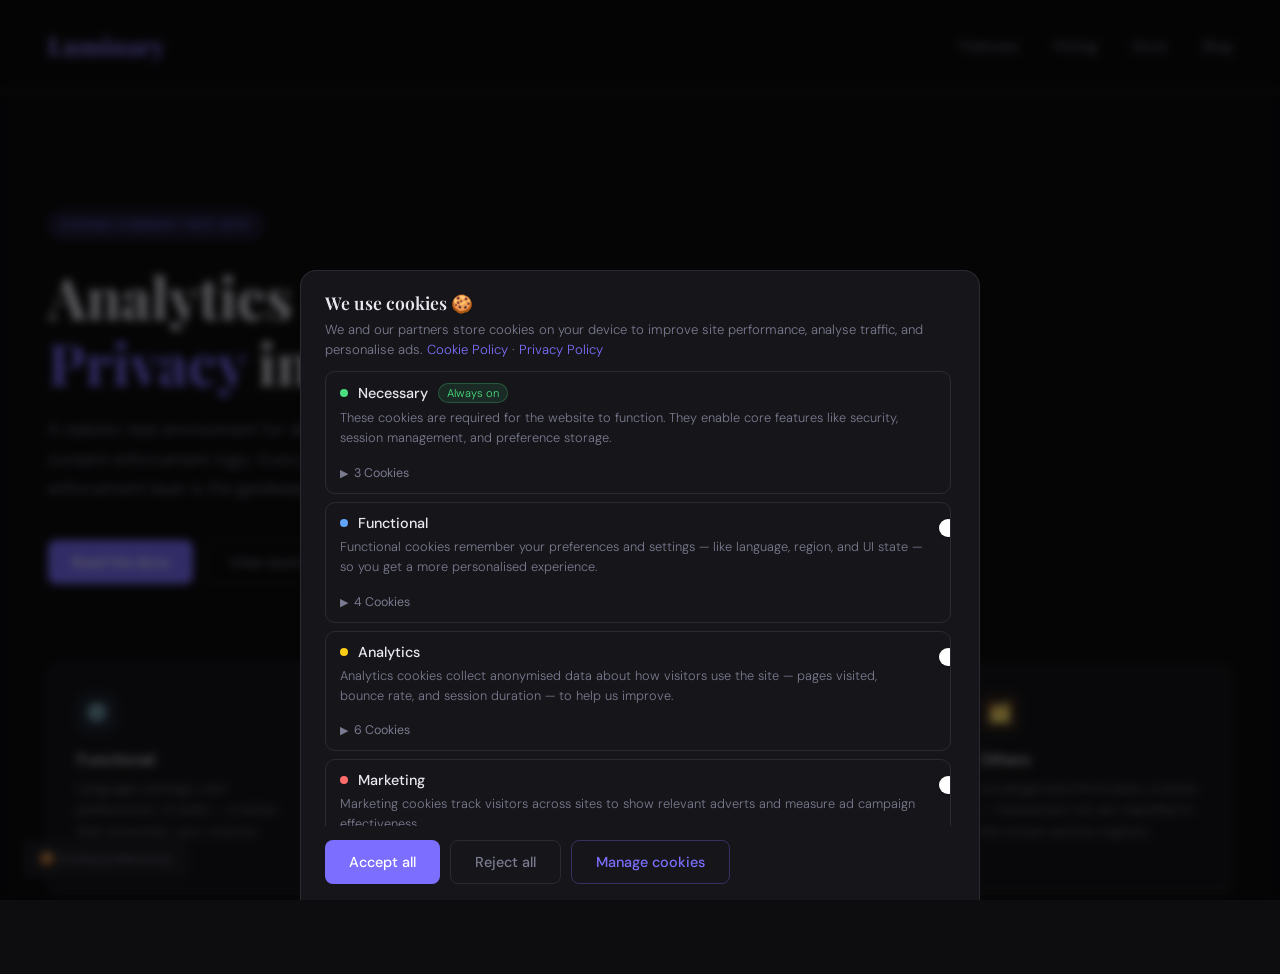
==== index.html @ 57c0728d "Rename index 3.html to index.html" ====
<!DOCTYPE html>
<html lang="en">
<head>
<meta charset="UTF-8" />
<meta name="viewport" content="width=device-width, initial-scale=1.0" />
<title>Luminary — Analytics Test Site</title>
<link href="https://fonts.googleapis.com/css2?family=Playfair+Display:wght@400;600;700&family=DM+Sans:wght@300;400;500&display=swap" rel="stylesheet" />
<style>
  :root {
    --bg: #0d0d0f;
    --surface: #16161a;
    --surface2: #1e1e24;
    --border: #2a2a35;
    --text: #e8e8f0;
    --muted: #7a7a90;
    --accent: #7c6fff;
    --accent2: #ff6b6b;
    --green: #4ade80;
    --yellow: #facc15;
    --blue: #60a5fa;
    --orange: #fb923c;
  }

  * { box-sizing: border-box; margin: 0; padding: 0; }

  body {
    background: var(--bg);
    color: var(--text);
    font-family: 'DM Sans', sans-serif;
    font-weight: 300;
    min-height: 100vh;
    overflow-x: hidden;
  }

  /* ─── MAIN PAGE ─────────────────────────────── */
  header {
    padding: 28px 48px;
    display: flex;
    align-items: center;
    justify-content: space-between;
    border-bottom: 1px solid var(--border);
    backdrop-filter: blur(10px);
    position: sticky;
    top: 0;
    z-index: 10;
    background: rgba(13,13,15,0.85);
  }

  .logo {
    font-family: 'Playfair Display', serif;
    font-size: 1.6rem;
    font-weight: 700;
    background: linear-gradient(135deg, #a78bff, #7c6fff);
    -webkit-background-clip: text;
    -webkit-text-fill-color: transparent;
    background-clip: text;
  }

  nav a {
    color: var(--muted);
    text-decoration: none;
    margin-left: 32px;
    font-size: 0.9rem;
    font-weight: 400;
    transition: color 0.2s;
  }
  nav a:hover { color: var(--text); }

  .hero {
    padding: 120px 48px 80px;
    max-width: 700px;
  }

  .hero-tag {
    display: inline-block;
    background: rgba(124,111,255,0.15);
    border: 1px solid rgba(124,111,255,0.3);
    color: var(--accent);
    font-size: 0.75rem;
    font-weight: 500;
    text-transform: uppercase;
    letter-spacing: 0.1em;
    padding: 5px 12px;
    border-radius: 100px;
    margin-bottom: 24px;
  }

  h1 {
    font-family: 'Playfair Display', serif;
    font-size: clamp(2.2rem, 5vw, 3.6rem);
    font-weight: 700;
    line-height: 1.15;
    margin-bottom: 20px;
  }

  h1 span { color: var(--accent); }

  .hero p {
    color: var(--muted);
    font-size: 1.05rem;
    line-height: 1.75;
    margin-bottom: 36px;
    max-width: 520px;
  }

  .btn {
    display: inline-flex;
    align-items: center;
    gap: 8px;
    padding: 12px 24px;
    border-radius: 8px;
    font-family: 'DM Sans', sans-serif;
    font-size: 0.9rem;
    font-weight: 500;
    cursor: pointer;
    transition: all 0.2s;
    border: none;
    text-decoration: none;
  }

  .btn-primary {
    background: var(--accent);
    color: #fff;
  }
  .btn-primary:hover { background: #9080ff; transform: translateY(-1px); }

  .btn-ghost {
    background: transparent;
    color: var(--muted);
    border: 1px solid var(--border);
  }
  .btn-ghost:hover { color: var(--text); border-color: var(--muted); }

  .cards {
    display: grid;
    grid-template-columns: repeat(auto-fill, minmax(260px, 1fr));
    gap: 20px;
    padding: 0 48px 80px;
  }

  .card {
    background: var(--surface);
    border: 1px solid var(--border);
    border-radius: 12px;
    padding: 28px;
    transition: border-color 0.2s, transform 0.2s;
  }
  .card:hover { border-color: var(--accent); transform: translateY(-3px); }

  .card-icon {
    width: 40px;
    height: 40px;
    border-radius: 10px;
    display: flex;
    align-items: center;
    justify-content: center;
    font-size: 1.2rem;
    margin-bottom: 16px;
  }

  .card h3 {
    font-size: 1rem;
    font-weight: 500;
    margin-bottom: 8px;
  }

  .card p {
    font-size: 0.85rem;
    color: var(--muted);
    line-height: 1.6;
  }

  .cookie-prefs-btn {
    position: fixed;
    bottom: 24px;
    left: 24px;
    background: var(--surface2);
    border: 1px solid var(--border);
    color: var(--muted);
    font-size: 0.8rem;
    padding: 8px 14px;
    border-radius: 6px;
    cursor: pointer;
    z-index: 50;
    transition: all 0.2s;
    font-family: 'DM Sans', sans-serif;
  }
  .cookie-prefs-btn:hover { color: var(--text); border-color: var(--muted); }

  /* ─── OVERLAY ────────────────────────────────── */
  .overlay {
    display: none;
    position: fixed;
    inset: 0;
    background: rgba(0,0,0,0.6);
    z-index: 100;
    backdrop-filter: blur(4px);
  }
  .overlay.open { display: flex; align-items: flex-end; justify-content: center; }

  /* ─── BANNER ─────────────────────────────────── */
  #banner {
    background: var(--surface);
    border: 1px solid var(--border);
    border-bottom: none;
    border-radius: 16px 16px 0 0;
    padding: 20px 24px 16px;
    max-width: 680px;
    width: 100%;
    max-height: 70vh;
    display: flex;
    flex-direction: column;
    animation: slideUp 0.3s ease-out;
  }

  #banner-scroll {
    overflow-y: auto;
    flex: 1;
    padding-right: 4px;
  }

  #banner-scroll::-webkit-scrollbar { width: 5px; }
  #banner-scroll::-webkit-scrollbar-track { background: transparent; }
  #banner-scroll::-webkit-scrollbar-thumb { background: var(--border); border-radius: 3px; }

  @keyframes slideUp {
    from { transform: translateY(30px); opacity: 0; }
    to   { transform: translateY(0);    opacity: 1; }
  }

  #banner h2 {
    font-family: 'Playfair Display', serif;
    font-size: 1.1rem;
    font-weight: 600;
    margin-bottom: 6px;
  }

  #banner > p {
    color: var(--muted);
    font-size: 0.82rem;
    line-height: 1.5;
    margin-bottom: 12px;
  }

  #banner > p a { color: var(--accent); text-decoration: none; }

  .banner-actions {
    display: flex;
    gap: 10px;
    flex-wrap: wrap;
    margin-top: 14px;
    flex-shrink: 0;
  }

  .btn-accept-all {
    background: var(--accent);
    color: #fff;
  }
  .btn-accept-all:hover { background: #9080ff; }

  .btn-reject-all {
    background: transparent;
    color: var(--muted);
    border: 1px solid var(--border);
  }
  .btn-reject-all:hover { color: var(--text); border-color: var(--muted); }

  .btn-manage {
    background: transparent;
    color: var(--accent);
    border: 1px solid rgba(124,111,255,0.3);
  }
  .btn-manage:hover { border-color: var(--accent); background: rgba(124,111,255,0.08); }

  /* ─── MODAL ──────────────────────────────────── */
  .modal-overlay {
    display: none;
    position: fixed;
    inset: 0;
    background: rgba(0,0,0,0.7);
    z-index: 200;
    backdrop-filter: blur(6px);
    align-items: center;
    justify-content: center;
    padding: 20px;
  }
  .modal-overlay.open { display: flex; }

  .modal {
    background: var(--surface);
    border: 1px solid var(--border);
    border-radius: 16px;
    max-width: 620px;
    width: 100%;
    max-height: 86vh;
    display: flex;
    flex-direction: column;
    animation: popIn 0.25s ease-out;
  }

  @keyframes popIn {
    from { transform: scale(0.96); opacity: 0; }
    to   { transform: scale(1);    opacity: 1; }
  }

  .modal-header {
    padding: 24px 28px 20px;
    border-bottom: 1px solid var(--border);
    display: flex;
    align-items: flex-start;
    justify-content: space-between;
    gap: 12px;
    flex-shrink: 0;
  }

  .modal-header h2 {
    font-family: 'Playfair Display', serif;
    font-size: 1.2rem;
    font-weight: 600;
  }

  .modal-header p {
    font-size: 0.82rem;
    color: var(--muted);
    margin-top: 6px;
    line-height: 1.5;
  }

  .modal-header a { color: var(--accent); text-decoration: none; }

  .modal-close {
    background: none;
    border: none;
    color: var(--muted);
    font-size: 1.4rem;
    cursor: pointer;
    line-height: 1;
    padding: 2px 6px;
    border-radius: 4px;
    flex-shrink: 0;
    transition: color 0.2s;
  }
  .modal-close:hover { color: var(--text); }

  .modal-body {
    overflow-y: auto;
    padding: 20px 28px;
    flex: 1;
  }

  .modal-body::-webkit-scrollbar { width: 6px; }
  .modal-body::-webkit-scrollbar-track { background: var(--surface); }
  .modal-body::-webkit-scrollbar-thumb { background: var(--border); border-radius: 3px; }

  /* ─── CATEGORY ROWS ──────────────────────────── */
  .category {
    border: 1px solid var(--border);
    border-radius: 10px;
    margin-bottom: 8px;
    overflow: hidden;
    transition: border-color 0.2s;
  }
  .category:hover { border-color: #3a3a48; }

  .category-header {
    display: flex;
    align-items: flex-start;
    justify-content: space-between;
    padding: 11px 14px;
    gap: 12px;
  }

  .category-info { flex: 1; min-width: 0; }

  .category-title-row {
    display: flex;
    align-items: center;
    gap: 10px;
    margin-bottom: 5px;
  }

  .category-dot {
    width: 8px;
    height: 8px;
    border-radius: 50%;
    flex-shrink: 0;
  }

  .cat-necessary .category-dot { background: var(--green); }
  .cat-functional .category-dot { background: var(--blue); }
  .cat-analytics .category-dot  { background: var(--yellow); }
  .cat-marketing .category-dot  { background: var(--accent2); }
  .cat-others .category-dot     { background: var(--orange); }

  .category-name {
    font-size: 0.9rem;
    font-weight: 500;
  }

  .always-on {
    font-size: 0.7rem;
    color: var(--green);
    background: rgba(74,222,128,0.1);
    border: 1px solid rgba(74,222,128,0.25);
    padding: 2px 8px;
    border-radius: 100px;
  }

  .category-desc {
    font-size: 0.8rem;
    color: var(--muted);
    line-height: 1.55;
  }

  /* TOGGLE */
  .toggle-wrap {
    flex-shrink: 0;
    padding-top: 2px;
  }

  .toggle {
    position: relative;
    width: 42px;
    height: 24px;
    cursor: pointer;
  }

  .toggle input { opacity: 0; width: 0; height: 0; position: absolute; }

  .toggle-track {
    position: absolute;
    inset: 0;
    background: var(--border);
    border-radius: 12px;
    transition: background 0.25s;
  }

  .toggle input:checked + .toggle-track { background: var(--accent); }
  .toggle input:disabled + .toggle-track { background: var(--green); opacity: 0.8; cursor: not-allowed; }

  .toggle-thumb {
    position: absolute;
    left: 3px;
    top: 3px;
    width: 18px;
    height: 18px;
    background: #fff;
    border-radius: 50%;
    transition: transform 0.25s;
    pointer-events: none;
    box-shadow: 0 1px 3px rgba(0,0,0,0.3);
  }

  .toggle input:checked ~ .toggle-thumb { transform: translateX(18px); }

  /* COOKIE LIST EXPANDER */
  .cookie-expander {
    padding: 0 14px 2px;
  }

  .expander-btn {
    display: flex;
    align-items: center;
    gap: 6px;
    background: none;
    border: none;
    color: var(--muted);
    font-size: 0.78rem;
    font-family: 'DM Sans', sans-serif;
    cursor: pointer;
    padding: 6px 0 10px;
    transition: color 0.2s;
  }
  .expander-btn:hover { color: var(--text); }

  .expander-arrow {
    display: inline-block;
    transition: transform 0.2s;
    font-style: normal;
    font-size: 0.7rem;
  }
  .expander-btn.open .expander-arrow { transform: rotate(90deg); }

  .cookie-list {
    display: none;
    max-height: 180px;
    overflow-y: auto;
    border: 1px solid var(--border);
    border-radius: 8px;
    margin-bottom: 14px;
    background: var(--surface2);
  }
  .cookie-list.open { display: block; }

  .cookie-list::-webkit-scrollbar { width: 5px; }
  .cookie-list::-webkit-scrollbar-track { background: var(--surface2); }
  .cookie-list::-webkit-scrollbar-thumb { background: var(--border); border-radius: 3px; }

  .cookie-item {
    padding: 11px 14px;
    border-bottom: 1px solid var(--border);
    font-size: 0.78rem;
  }
  .cookie-item:last-child { border-bottom: none; }

  .cookie-item-name {
    color: var(--text);
    font-weight: 500;
    margin-bottom: 3px;
  }

  .cookie-item-meta {
    display: flex;
    gap: 16px;
    color: var(--muted);
  }

  .cookie-item-meta span { display: flex; align-items: center; gap: 4px; }

  /* MODAL FOOTER */
  .modal-footer {
    padding: 16px 28px;
    border-top: 1px solid var(--border);
    display: flex;
    gap: 10px;
    justify-content: flex-end;
    flex-wrap: wrap;
    flex-shrink: 0;
  }

  .btn-save {
    background: var(--accent);
    color: #fff;
  }
  .btn-save:hover { background: #9080ff; }

  /* ─── TOAST ──────────────────────────────────── */
  #toast {
    position: fixed;
    bottom: 80px;
    left: 50%;
    transform: translateX(-50%) translateY(20px);
    background: var(--surface2);
    border: 1px solid var(--border);
    color: var(--text);
    padding: 10px 20px;
    border-radius: 8px;
    font-size: 0.85rem;
    opacity: 0;
    transition: all 0.3s;
    z-index: 1000;
    white-space: nowrap;
  }
  #toast.show {
    opacity: 1;
    transform: translateX(-50%) translateY(0);
  }
</style>
</head>
<body>

<!-- ─── MAIN PAGE ─────────────────────────────────────────── -->
<header>
  <div class="logo">Luminary</div>
  <nav>
    <a href="#">Features</a>
    <a href="#">Pricing</a>
    <a href="#">Docs</a>
    <a href="#">Blog</a>
  </nav>
</header>

<section class="hero">
  <div class="hero-tag">Cookie Consent Test Site</div>
  <h1>Analytics &amp;<br/><span>Privacy</span> in balance.</h1>
  <p>A realistic test environment for developing and verifying cookie consent enforcement logic. Every tracker loads freely — your enforcement layer is the gatekeeper.</p>
  <div style="display:flex; gap:12px; flex-wrap:wrap;">
    <button class="btn btn-primary" onclick="showToast('Navigating to docs…')">Read the docs</button>
    <button class="btn btn-ghost" onclick="showToast('Viewing source…')">View source</button>
  </div>
</section>

<section class="cards">
  <div class="card cat-functional" style="border-color: rgba(96,165,250,0.2)">
    <div class="card-icon" style="background: rgba(96,165,250,0.1); color: var(--blue);">⚙️</div>
    <h3>Functional</h3>
    <p>Language settings, user preferences, UI state — cookies that remember your choices across sessions.</p>
  </div>
  <div class="card cat-analytics" style="border-color: rgba(250,204,21,0.2)">
    <div class="card-icon" style="background: rgba(250,204,21,0.1); color: var(--yellow);">📊</div>
    <h3>Analytics</h3>
    <p>Google Analytics 4 and Hotjar tracking — real <code style="font-size:0.75rem; color:var(--yellow)">_ga</code>, <code style="font-size:0.75rem; color:var(--yellow)">_ga_XXXXXX</code>, and session cookies.</p>
  </div>
  <div class="card cat-marketing" style="border-color: rgba(255,107,107,0.2)">
    <div class="card-icon" style="background: rgba(255,107,107,0.1); color: var(--accent2);">📣</div>
    <h3>Marketing</h3>
    <p>Facebook Pixel, Google Ads, LinkedIn Insight — ad attribution and retargeting cookies.</p>
  </div>
  <div class="card cat-others" style="border-color: rgba(251,146,60,0.2)">
    <div class="card-icon" style="background: rgba(251,146,60,0.1); color: var(--orange);">🗂️</div>
    <h3>Others</h3>
    <p>Uncategorised third-party cookies — tracked but not yet classified in the known service registry.</p>
  </div>
</section>

<!-- Cookie prefs re-open button -->
<button class="cookie-prefs-btn" onclick="openModal()">🍪 Cookie preferences</button>

<!-- ─── BANNER OVERLAY ─────────────────────────────────────── -->
<div class="overlay open" id="bannerOverlay">
  <div id="banner">
    <h2>We use cookies 🍪</h2>
    <p>
      We and our partners store cookies on your device to improve site performance, analyse traffic, and personalise ads.
      <a href="#">Cookie Policy</a> · <a href="#">Privacy Policy</a>
    </p>

    <div id="banner-scroll">
      <!-- Category toggles in banner -->
      <div id="bannerCategories"></div>
    </div>

    <div class="banner-actions">
      <button class="btn btn-accept-all" onclick="acceptAll()">Accept all</button>
      <button class="btn btn-reject-all" onclick="rejectAll()">Reject all</button>
      <button class="btn btn-manage" onclick="openModal()">Manage cookies</button>
    </div>
  </div>
</div>

<!-- ─── PREFERENCES MODAL ─────────────────────────────────── -->
<div class="modal-overlay" id="modalOverlay">
  <div class="modal">
    <div class="modal-header">
      <div>
        <h2>Cookie Preferences</h2>
        <p>
          Manage which cookies you allow. Essential cookies are always on.
          <a href="#">Learn more</a>
        </p>
      </div>
      <button class="modal-close" onclick="closeModal()" aria-label="Close">×</button>
    </div>
    <div class="modal-body" id="modalBody"></div>
    <div class="modal-footer">
      <button class="btn btn-reject-all" onclick="rejectAll()">Reject all</button>
      <button class="btn btn-manage" onclick="savePrefs()">Save preferences</button>
      <button class="btn btn-accept-all" onclick="acceptAll()">Accept all</button>
    </div>
  </div>
</div>

<div id="toast"></div>

<script>
// ─── COOKIE DATA ──────────────────────────────────────────────
const CATEGORIES = [
  {
    id: 'necessary',
    label: 'Necessary',
    cls: 'cat-necessary',
    always: true,
    desc: 'These cookies are required for the website to function. They enable core features like security, session management, and preference storage.',
    cookies: [
      { name: 'PHPSESSID',   host: 'luminary.io',        service: 'PHP Session' },
      { name: '__cfduid',    host: 'luminary.io',        service: 'Cloudflare' },
      { name: 'csrf_token',  host: 'luminary.io',        service: 'CSRF Protection' },
    ]
  },
  {
    id: 'functional',
    label: 'Functional',
    cls: 'cat-functional',
    desc: 'Functional cookies remember your preferences and settings — like language, region, and UI state — so you get a more personalised experience.',
    cookies: [
      { name: 'lang_pref',      host: 'luminary.io',     service: 'Language Preference' },
      { name: 'ui_theme',       host: 'luminary.io',     service: 'Theme Preference' },
      { name: 'intercom-id',    host: 'intercom.io',     service: 'Intercom' },
      { name: 'intercom-sess',  host: 'intercom.io',     service: 'Intercom' },
    ]
  },
  {
    id: 'analytics',
    label: 'Analytics',
    cls: 'cat-analytics',
    desc: 'Analytics cookies collect anonymised data about how visitors use the site — pages visited, bounce rate, and session duration — to help us improve.',
    cookies: [
      { name: '_ga',            host: '.luminary.io',    service: 'Google Analytics' },
      { name: '_ga_XK2B4F9T1R', host: '.luminary.io',   service: 'Google Analytics 4' },
      { name: '_gid',           host: '.luminary.io',    service: 'Google Analytics' },
      { name: '_hjid',          host: 'luminary.io',     service: 'Hotjar' },
      { name: '_hjSessionUser', host: 'luminary.io',     service: 'Hotjar' },
      { name: '_hjSession',     host: 'luminary.io',     service: 'Hotjar' },
    ]
  },
  {
    id: 'marketing',
    label: 'Marketing',
    cls: 'cat-marketing',
    desc: 'Marketing cookies track visitors across sites to show relevant adverts and measure ad campaign effectiveness.',
    cookies: [
      { name: '_fbp',           host: '.luminary.io',    service: 'Facebook Pixel' },
      { name: 'fr',             host: '.facebook.com',   service: 'Facebook Pixel' },
      { name: 'IDE',            host: '.doubleclick.net',service: 'Google Ads' },
      { name: '_gcl_au',        host: '.luminary.io',    service: 'Google Ads' },
      { name: 'li_fat_id',      host: 'luminary.io',     service: 'LinkedIn Insight' },
    ]
  },
  {
    id: 'others',
    label: 'Others',
    cls: 'cat-others',
    desc: 'These cookies have been observed on the site but have not yet been matched to a known service. They will be categorised in a future scan.',
    cookies: [
      { name: 'AnalyticsSyncHistory', host: '.linkedin.com', service: 'LinkedIn' },
      { name: 'UserMatchHistory',     host: '.linkedin.com', service: 'LinkedIn' },
      { name: 'sp_t',                 host: '.spotify.com',  service: 'Spotify' },
    ]
  }
];

// State: { functional: true/false, analytics: true/false, ... }
const state = { necessary: true, functional: false, analytics: false, marketing: false, others: false };

// ─── RENDER ───────────────────────────────────────────────────
function renderCategories(containerId, compact = false) {
  const el = document.getElementById(containerId);
  el.innerHTML = CATEGORIES.map(cat => {
    const count = cat.cookies.length;
    const isAlways = cat.always;
    const checked = state[cat.id];
    return `
      <div class="category ${cat.cls}">
        <div class="category-header">
          <div class="category-info">
            <div class="category-title-row">
              <div class="category-dot"></div>
              <span class="category-name">${cat.label}</span>
              ${isAlways ? '<span class="always-on">Always on</span>' : ''}
            </div>
            <p class="category-desc">${cat.desc}</p>
          </div>
          <div class="toggle-wrap">
            <label class="toggle">
              <input type="checkbox" data-cat="${cat.id}"
                ${checked ? 'checked' : ''}
                ${isAlways ? 'disabled' : ''}
                onchange="onToggle('${cat.id}', this.checked)" />
              <div class="toggle-track"></div>
              <div class="toggle-thumb"></div>
            </label>
          </div>
        </div>
        <div class="cookie-expander">
          <button class="expander-btn" onclick="toggleList(this)">
            <i class="expander-arrow">▶</i>
            ${count} Cookie${count !== 1 ? 's' : ''}
          </button>
          <div class="cookie-list">
            ${cat.cookies.map(c => `
              <div class="cookie-item">
                <div class="cookie-item-name">${c.name}</div>
                <div class="cookie-item-meta">
                  <span>🌐 ${c.host}</span>
                  <span>⚙ ${c.service}</span>
                </div>
              </div>`).join('')}
          </div>
        </div>
      </div>`;
  }).join('');
}

function toggleList(btn) {
  btn.classList.toggle('open');
  const list = btn.nextElementSibling;
  list.classList.toggle('open');
}

function onToggle(catId, val) {
  state[catId] = val;
  // Sync the other container
  document.querySelectorAll(`[data-cat="${catId}"]`).forEach(el => {
    el.checked = val;
  });
}

// ─── ACTIONS ──────────────────────────────────────────────────
function acceptAll() {
  CATEGORIES.forEach(c => { state[c.id] = true; });
  closeBanner();
  closeModal();
  showToast('✓ All cookies accepted');
}

function acceptSelected() {
  // Save whatever toggles are currently checked in the banner
  closeBanner();
  closeModal();
  const on = CATEGORIES.filter(c => state[c.id]).map(c => c.label).join(', ');
  showToast(`✓ Accepted: ${on}`);
}

function rejectAll() {
  CATEGORIES.forEach(c => { if (!c.always) state[c.id] = false; });
  closeBanner();
  closeModal();
  showToast('✓ All non-essential cookies rejected');
}

function savePrefs() {
  closeModal();
  closeBanner();
  const on = CATEGORIES.filter(c => state[c.id]).map(c => c.label).join(', ');
  showToast(`✓ Saved: ${on}`);
}

function closeBanner() {
  document.getElementById('bannerOverlay').classList.remove('open');
}

function openModal() {
  closeBanner();
  renderCategories('modalBody');
  document.getElementById('modalOverlay').classList.add('open');
}

function closeModal() {
  document.getElementById('modalOverlay').classList.remove('open');
}

function showToast(msg) {
  const t = document.getElementById('toast');
  t.textContent = msg;
  t.classList.add('show');
  setTimeout(() => t.classList.remove('show'), 2600);
}

// ─── INIT ─────────────────────────────────────────────────────
renderCategories('bannerCategories');
</script>
</body>
</html>
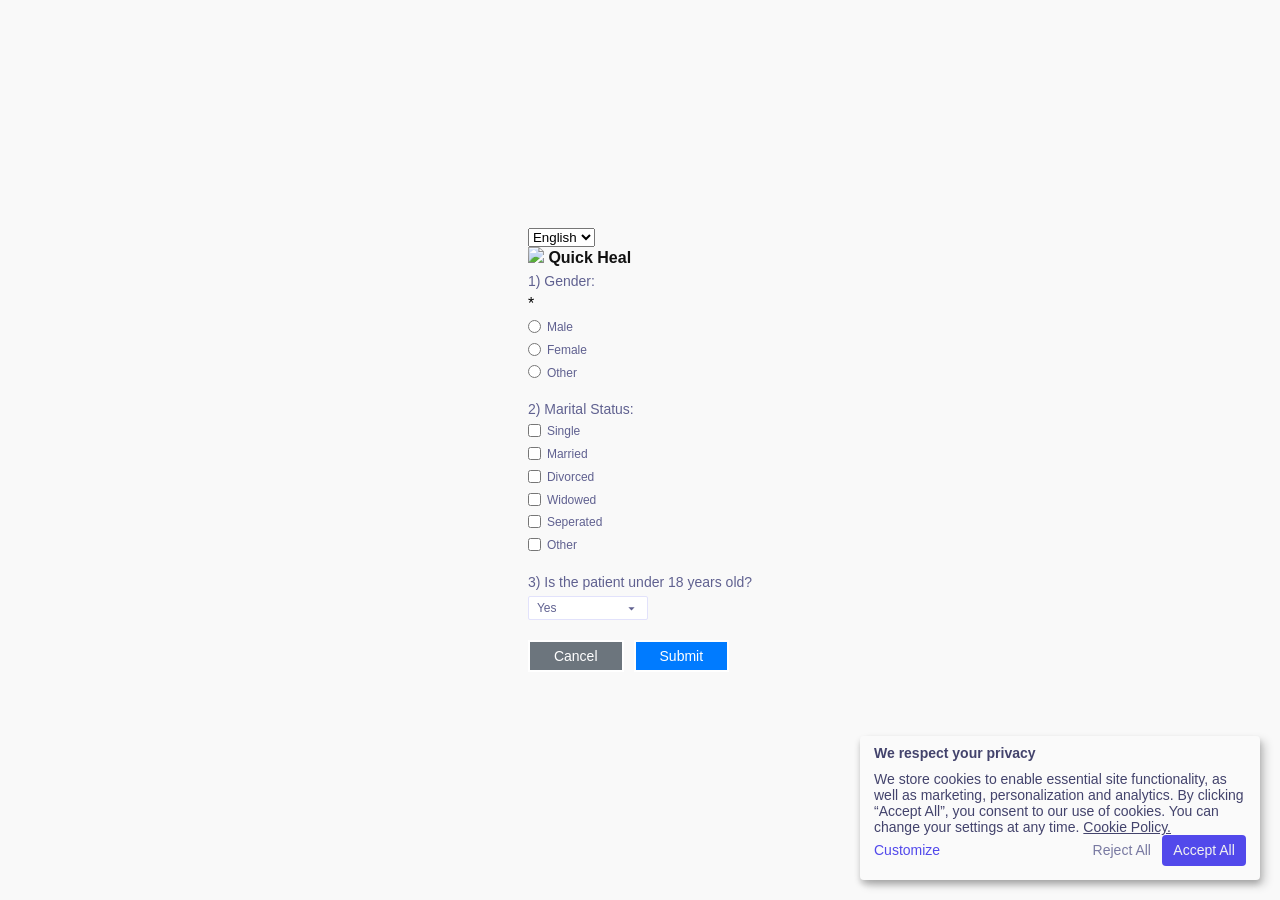
==== commit a6beaedc: "Rename ori_index.html to index.html" ====
--- a/index.html
+++ b/index.html
@@ -1,843 +1,133 @@
 <!DOCTYPE html>
-<html lang="en">
+<html lang="english">
 <head>
-<meta charset="UTF-8" />
-<meta name="viewport" content="width=device-width, initial-scale=1.0" />
-<title>Luminary — Analytics Test Site</title>
-<link href="https://fonts.googleapis.com/css2?family=Playfair+Display:wght@400;600;700&family=DM+Sans:wght@300;400;500&display=swap" rel="stylesheet" />
-<style>
-  :root {
-    --bg: #0d0d0f;
-    --surface: #16161a;
-    --surface2: #1e1e24;
-    --border: #2a2a35;
-    --text: #e8e8f0;
-    --muted: #7a7a90;
-    --accent: #7c6fff;
-    --accent2: #ff6b6b;
-    --green: #4ade80;
-    --yellow: #facc15;
-    --blue: #60a5fa;
-    --orange: #fb923c;
-  }
-
-  * { box-sizing: border-box; margin: 0; padding: 0; }
-
-  body {
-    background: var(--bg);
-    color: var(--text);
-    font-family: 'DM Sans', sans-serif;
-    font-weight: 300;
-    min-height: 100vh;
-    overflow-x: hidden;
-  }
-
-  /* ─── MAIN PAGE ─────────────────────────────── */
-  header {
-    padding: 28px 48px;
-    display: flex;
-    align-items: center;
-    justify-content: space-between;
-    border-bottom: 1px solid var(--border);
-    backdrop-filter: blur(10px);
-    position: sticky;
-    top: 0;
-    z-index: 10;
-    background: rgba(13,13,15,0.85);
-  }
-
-  .logo {
-    font-family: 'Playfair Display', serif;
-    font-size: 1.6rem;
-    font-weight: 700;
-    background: linear-gradient(135deg, #a78bff, #7c6fff);
-    -webkit-background-clip: text;
-    -webkit-text-fill-color: transparent;
-    background-clip: text;
-  }
-
-  nav a {
-    color: var(--muted);
-    text-decoration: none;
-    margin-left: 32px;
-    font-size: 0.9rem;
-    font-weight: 400;
-    transition: color 0.2s;
-  }
-  nav a:hover { color: var(--text); }
-
-  .hero {
-    padding: 120px 48px 80px;
-    max-width: 700px;
-  }
-
-  .hero-tag {
-    display: inline-block;
-    background: rgba(124,111,255,0.15);
-    border: 1px solid rgba(124,111,255,0.3);
-    color: var(--accent);
-    font-size: 0.75rem;
-    font-weight: 500;
-    text-transform: uppercase;
-    letter-spacing: 0.1em;
-    padding: 5px 12px;
-    border-radius: 100px;
-    margin-bottom: 24px;
-  }
-
-  h1 {
-    font-family: 'Playfair Display', serif;
-    font-size: clamp(2.2rem, 5vw, 3.6rem);
-    font-weight: 700;
-    line-height: 1.15;
-    margin-bottom: 20px;
-  }
-
-  h1 span { color: var(--accent); }
-
-  .hero p {
-    color: var(--muted);
-    font-size: 1.05rem;
-    line-height: 1.75;
-    margin-bottom: 36px;
-    max-width: 520px;
-  }
-
-  .btn {
-    display: inline-flex;
-    align-items: center;
-    gap: 8px;
-    padding: 12px 24px;
-    border-radius: 8px;
-    font-family: 'DM Sans', sans-serif;
-    font-size: 0.9rem;
-    font-weight: 500;
-    cursor: pointer;
-    transition: all 0.2s;
-    border: none;
-    text-decoration: none;
-  }
-
-  .btn-primary {
-    background: var(--accent);
-    color: #fff;
-  }
-  .btn-primary:hover { background: #9080ff; transform: translateY(-1px); }
-
-  .btn-ghost {
-    background: transparent;
-    color: var(--muted);
-    border: 1px solid var(--border);
-  }
-  .btn-ghost:hover { color: var(--text); border-color: var(--muted); }
-
-  .cards {
-    display: grid;
-    grid-template-columns: repeat(auto-fill, minmax(260px, 1fr));
-    gap: 20px;
-    padding: 0 48px 80px;
-  }
-
-  .card {
-    background: var(--surface);
-    border: 1px solid var(--border);
-    border-radius: 12px;
-    padding: 28px;
-    transition: border-color 0.2s, transform 0.2s;
-  }
-  .card:hover { border-color: var(--accent); transform: translateY(-3px); }
-
-  .card-icon {
-    width: 40px;
-    height: 40px;
-    border-radius: 10px;
-    display: flex;
-    align-items: center;
-    justify-content: center;
-    font-size: 1.2rem;
-    margin-bottom: 16px;
-  }
-
-  .card h3 {
-    font-size: 1rem;
-    font-weight: 500;
-    margin-bottom: 8px;
-  }
-
-  .card p {
-    font-size: 0.85rem;
-    color: var(--muted);
-    line-height: 1.6;
-  }
-
-  .cookie-prefs-btn {
-    position: fixed;
-    bottom: 24px;
-    left: 24px;
-    background: var(--surface2);
-    border: 1px solid var(--border);
-    color: var(--muted);
-    font-size: 0.8rem;
-    padding: 8px 14px;
-    border-radius: 6px;
-    cursor: pointer;
-    z-index: 50;
-    transition: all 0.2s;
-    font-family: 'DM Sans', sans-serif;
-  }
-  .cookie-prefs-btn:hover { color: var(--text); border-color: var(--muted); }
-
-  /* ─── OVERLAY ────────────────────────────────── */
-  .overlay {
-    display: none;
-    position: fixed;
-    inset: 0;
-    background: rgba(0,0,0,0.6);
-    z-index: 100;
-    backdrop-filter: blur(4px);
-  }
-  .overlay.open { display: flex; align-items: flex-end; justify-content: center; }
-
-  /* ─── BANNER ─────────────────────────────────── */
-  #banner {
-    background: var(--surface);
-    border: 1px solid var(--border);
-    border-bottom: none;
-    border-radius: 16px 16px 0 0;
-    padding: 20px 24px 16px;
-    max-width: 680px;
-    width: 100%;
-    max-height: 70vh;
-    display: flex;
-    flex-direction: column;
-    animation: slideUp 0.3s ease-out;
-  }
-
-  #banner-scroll {
-    overflow-y: auto;
-    flex: 1;
-    padding-right: 4px;
-  }
-
-  #banner-scroll::-webkit-scrollbar { width: 5px; }
-  #banner-scroll::-webkit-scrollbar-track { background: transparent; }
-  #banner-scroll::-webkit-scrollbar-thumb { background: var(--border); border-radius: 3px; }
-
-  @keyframes slideUp {
-    from { transform: translateY(30px); opacity: 0; }
-    to   { transform: translateY(0);    opacity: 1; }
-  }
-
-  #banner h2 {
-    font-family: 'Playfair Display', serif;
-    font-size: 1.1rem;
-    font-weight: 600;
-    margin-bottom: 6px;
-  }
-
-  #banner > p {
-    color: var(--muted);
-    font-size: 0.82rem;
-    line-height: 1.5;
-    margin-bottom: 12px;
-  }
-
-  #banner > p a { color: var(--accent); text-decoration: none; }
-
-  .banner-actions {
-    display: flex;
-    gap: 10px;
-    flex-wrap: wrap;
-    margin-top: 14px;
-    flex-shrink: 0;
-  }
-
-  .btn-accept-all {
-    background: var(--accent);
-    color: #fff;
-  }
-  .btn-accept-all:hover { background: #9080ff; }
-
-  .btn-reject-all {
-    background: transparent;
-    color: var(--muted);
-    border: 1px solid var(--border);
-  }
-  .btn-reject-all:hover { color: var(--text); border-color: var(--muted); }
-
-  .btn-manage {
-    background: transparent;
-    color: var(--accent);
-    border: 1px solid rgba(124,111,255,0.3);
-  }
-  .btn-manage:hover { border-color: var(--accent); background: rgba(124,111,255,0.08); }
-
-  /* ─── MODAL ──────────────────────────────────── */
-  .modal-overlay {
-    display: none;
-    position: fixed;
-    inset: 0;
-    background: rgba(0,0,0,0.7);
-    z-index: 200;
-    backdrop-filter: blur(6px);
-    align-items: center;
-    justify-content: center;
-    padding: 20px;
-  }
-  .modal-overlay.open { display: flex; }
-
-  .modal {
-    background: var(--surface);
-    border: 1px solid var(--border);
-    border-radius: 16px;
-    max-width: 620px;
-    width: 100%;
-    max-height: 86vh;
-    display: flex;
-    flex-direction: column;
-    animation: popIn 0.25s ease-out;
-  }
-
-  @keyframes popIn {
-    from { transform: scale(0.96); opacity: 0; }
-    to   { transform: scale(1);    opacity: 1; }
-  }
-
-  .modal-header {
-    padding: 24px 28px 20px;
-    border-bottom: 1px solid var(--border);
-    display: flex;
-    align-items: flex-start;
-    justify-content: space-between;
-    gap: 12px;
-    flex-shrink: 0;
-  }
-
-  .modal-header h2 {
-    font-family: 'Playfair Display', serif;
-    font-size: 1.2rem;
-    font-weight: 600;
-  }
-
-  .modal-header p {
-    font-size: 0.82rem;
-    color: var(--muted);
-    margin-top: 6px;
-    line-height: 1.5;
-  }
-
-  .modal-header a { color: var(--accent); text-decoration: none; }
-
-  .modal-close {
-    background: none;
-    border: none;
-    color: var(--muted);
-    font-size: 1.4rem;
-    cursor: pointer;
-    line-height: 1;
-    padding: 2px 6px;
-    border-radius: 4px;
-    flex-shrink: 0;
-    transition: color 0.2s;
-  }
-  .modal-close:hover { color: var(--text); }
-
-  .modal-body {
-    overflow-y: auto;
-    padding: 20px 28px;
-    flex: 1;
-  }
-
-  .modal-body::-webkit-scrollbar { width: 6px; }
-  .modal-body::-webkit-scrollbar-track { background: var(--surface); }
-  .modal-body::-webkit-scrollbar-thumb { background: var(--border); border-radius: 3px; }
-
-  /* ─── CATEGORY ROWS ──────────────────────────── */
-  .category {
-    border: 1px solid var(--border);
-    border-radius: 10px;
-    margin-bottom: 8px;
-    overflow: hidden;
-    transition: border-color 0.2s;
-  }
-  .category:hover { border-color: #3a3a48; }
-
-  .category-header {
-    display: flex;
-    align-items: flex-start;
-    justify-content: space-between;
-    padding: 11px 14px;
-    gap: 12px;
-  }
-
-  .category-info { flex: 1; min-width: 0; }
-
-  .category-title-row {
-    display: flex;
-    align-items: center;
-    gap: 10px;
-    margin-bottom: 5px;
-  }
-
-  .category-dot {
-    width: 8px;
-    height: 8px;
-    border-radius: 50%;
-    flex-shrink: 0;
-  }
-
-  .cat-necessary .category-dot { background: var(--green); }
-  .cat-functional .category-dot { background: var(--blue); }
-  .cat-analytics .category-dot  { background: var(--yellow); }
-  .cat-marketing .category-dot  { background: var(--accent2); }
-  .cat-others .category-dot     { background: var(--orange); }
-
-  .category-name {
-    font-size: 0.9rem;
-    font-weight: 500;
-  }
-
-  .always-on {
-    font-size: 0.7rem;
-    color: var(--green);
-    background: rgba(74,222,128,0.1);
-    border: 1px solid rgba(74,222,128,0.25);
-    padding: 2px 8px;
-    border-radius: 100px;
-  }
-
-  .category-desc {
-    font-size: 0.8rem;
-    color: var(--muted);
-    line-height: 1.55;
-  }
-
-  /* TOGGLE */
-  .toggle-wrap {
-    flex-shrink: 0;
-    padding-top: 2px;
-  }
-
-  .toggle {
-    position: relative;
-    width: 42px;
-    height: 24px;
-    cursor: pointer;
-  }
-
-  .toggle input { opacity: 0; width: 0; height: 0; position: absolute; }
-
-  .toggle-track {
-    position: absolute;
-    inset: 0;
-    background: var(--border);
-    border-radius: 12px;
-    transition: background 0.25s;
-  }
-
-  .toggle input:checked + .toggle-track { background: var(--accent); }
-  .toggle input:disabled + .toggle-track { background: var(--green); opacity: 0.8; cursor: not-allowed; }
-
-  .toggle-thumb {
-    position: absolute;
-    left: 3px;
-    top: 3px;
-    width: 18px;
-    height: 18px;
-    background: #fff;
-    border-radius: 50%;
-    transition: transform 0.25s;
-    pointer-events: none;
-    box-shadow: 0 1px 3px rgba(0,0,0,0.3);
-  }
-
-  .toggle input:checked ~ .toggle-thumb { transform: translateX(18px); }
-
-  /* COOKIE LIST EXPANDER */
-  .cookie-expander {
-    padding: 0 14px 2px;
-  }
-
-  .expander-btn {
-    display: flex;
-    align-items: center;
-    gap: 6px;
-    background: none;
-    border: none;
-    color: var(--muted);
-    font-size: 0.78rem;
-    font-family: 'DM Sans', sans-serif;
-    cursor: pointer;
-    padding: 6px 0 10px;
-    transition: color 0.2s;
-  }
-  .expander-btn:hover { color: var(--text); }
-
-  .expander-arrow {
-    display: inline-block;
-    transition: transform 0.2s;
-    font-style: normal;
-    font-size: 0.7rem;
-  }
-  .expander-btn.open .expander-arrow { transform: rotate(90deg); }
-
-  .cookie-list {
-    display: none;
-    max-height: 180px;
-    overflow-y: auto;
-    border: 1px solid var(--border);
-    border-radius: 8px;
-    margin-bottom: 14px;
-    background: var(--surface2);
-  }
-  .cookie-list.open { display: block; }
-
-  .cookie-list::-webkit-scrollbar { width: 5px; }
-  .cookie-list::-webkit-scrollbar-track { background: var(--surface2); }
-  .cookie-list::-webkit-scrollbar-thumb { background: var(--border); border-radius: 3px; }
-
-  .cookie-item {
-    padding: 11px 14px;
-    border-bottom: 1px solid var(--border);
-    font-size: 0.78rem;
-  }
-  .cookie-item:last-child { border-bottom: none; }
-
-  .cookie-item-name {
-    color: var(--text);
-    font-weight: 500;
-    margin-bottom: 3px;
-  }
-
-  .cookie-item-meta {
-    display: flex;
-    gap: 16px;
-    color: var(--muted);
-  }
-
-  .cookie-item-meta span { display: flex; align-items: center; gap: 4px; }
-
-  /* MODAL FOOTER */
-  .modal-footer {
-    padding: 16px 28px;
-    border-top: 1px solid var(--border);
-    display: flex;
-    gap: 10px;
-    justify-content: flex-end;
-    flex-wrap: wrap;
-    flex-shrink: 0;
-  }
-
-  .btn-save {
-    background: var(--accent);
-    color: #fff;
-  }
-  .btn-save:hover { background: #9080ff; }
-
-  /* ─── TOAST ──────────────────────────────────── */
-  #toast {
-    position: fixed;
-    bottom: 80px;
-    left: 50%;
-    transform: translateX(-50%) translateY(20px);
-    background: var(--surface2);
-    border: 1px solid var(--border);
-    color: var(--text);
-    padding: 10px 20px;
-    border-radius: 8px;
-    font-size: 0.85rem;
-    opacity: 0;
-    transition: all 0.3s;
-    z-index: 1000;
-    white-space: nowrap;
-  }
-  #toast.show {
-    opacity: 1;
-    transform: translateX(-50%) translateY(0);
-  }
-</style>
+  <meta charset="UTF-8">
+  <meta name="viewport" content="width=device-width, initial-scale=1.0">
+  <title>Quick Heal - Consent Form</title>
+  <link rel="stylesheet" href="styles.css">
+  <link href="https://fonts.googleapis.com/css2?family=Noto+Sans:wght@500&display=swap" rel="stylesheet">
+  <script async src="https://www.googletagmanager.com/gtag/js?id=G-0000000001"></script>
+<script>
+      window.dataLayer = window.dataLayer || [];
+      function gtag(){dataLayer.push(arguments);}
+      gtag('js', new Date());
+      gtag('config', 'G-0000000001');
+</script>
+  <link rel="stylesheet" href="seqrite-config.css"/>
+  <script data-config="seqriteConfig" type="application/javascript" src="seqrite.js"></script>
+  <script type="application/javascript" src="seqrite-config.js"></script>
 </head>
 <body>
+<div class="consent">
+  <div class="card">
+    <div class="logo-language-wrapper">
+      <div class="language-selector">
+        <select id="languageDropdown">
+          <option value="english">English</option><option value="marathi">Marathi</option><option value="hindi">Hindi</option>
+        </select>
+      </div>
 
-<!-- ─── MAIN PAGE ─────────────────────────────────────────── -->
-<header>
-  <div class="logo">Luminary</div>
-  <nav>
-    <a href="#">Features</a>
-    <a href="#">Pricing</a>
-    <a href="#">Docs</a>
-    <a href="#">Blog</a>
-  </nav>
-</header>
-
-<section class="hero">
-  <div class="hero-tag">Cookie Consent Test Site</div>
-  <h1>Analytics &amp;<br/><span>Privacy</span> in balance.</h1>
-  <p>A realistic test environment for developing and verifying cookie consent enforcement logic. Every tracker loads freely — your enforcement layer is the gatekeeper.</p>
-  <div style="display:flex; gap:12px; flex-wrap:wrap;">
-    <button class="btn btn-primary" onclick="showToast('Navigating to docs…')">Read the docs</button>
-    <button class="btn btn-ghost" onclick="showToast('Viewing source…')">View source</button>
-  </div>
-</section>
-
-<section class="cards">
-  <div class="card cat-functional" style="border-color: rgba(96,165,250,0.2)">
-    <div class="card-icon" style="background: rgba(96,165,250,0.1); color: var(--blue);">⚙️</div>
-    <h3>Functional</h3>
-    <p>Language settings, user preferences, UI state — cookies that remember your choices across sessions.</p>
-  </div>
-  <div class="card cat-analytics" style="border-color: rgba(250,204,21,0.2)">
-    <div class="card-icon" style="background: rgba(250,204,21,0.1); color: var(--yellow);">📊</div>
-    <h3>Analytics</h3>
-    <p>Google Analytics 4 and Hotjar tracking — real <code style="font-size:0.75rem; color:var(--yellow)">_ga</code>, <code style="font-size:0.75rem; color:var(--yellow)">_ga_XXXXXX</code>, and session cookies.</p>
-  </div>
-  <div class="card cat-marketing" style="border-color: rgba(255,107,107,0.2)">
-    <div class="card-icon" style="background: rgba(255,107,107,0.1); color: var(--accent2);">📣</div>
-    <h3>Marketing</h3>
-    <p>Facebook Pixel, Google Ads, LinkedIn Insight — ad attribution and retargeting cookies.</p>
-  </div>
-  <div class="card cat-others" style="border-color: rgba(251,146,60,0.2)">
-    <div class="card-icon" style="background: rgba(251,146,60,0.1); color: var(--orange);">🗂️</div>
-    <h3>Others</h3>
-    <p>Uncategorised third-party cookies — tracked but not yet classified in the known service registry.</p>
-  </div>
-</section>
-
-<!-- Cookie prefs re-open button -->
-<button class="cookie-prefs-btn" onclick="openModal()">🍪 Cookie preferences</button>
-
-<!-- ─── BANNER OVERLAY ─────────────────────────────────────── -->
-<div class="overlay open" id="bannerOverlay">
-  <div id="banner">
-    <h2>We use cookies 🍪</h2>
-    <p>
-      We and our partners store cookies on your device to improve site performance, analyse traffic, and personalise ads.
-      <a href="#">Cookie Policy</a> · <a href="#">Privacy Policy</a>
-    </p>
-
-    <div id="banner-scroll">
-      <!-- Category toggles in banner -->
-      <div id="bannerCategories"></div>
+      <div class="logo-container center">
+        <img src="https://sdpqa-hs.qhtpl.com/cpm-api/upload/v1/fileDownloads?fileUrl=hdfs://sdp-hdfs-namenode.hdfs.svc.cluster.local:9820/jars/1753812728744_Logo.jpg" class="logo">
+        <span class="company-name" data-translate="companyName">Quick Heal</span>
+      </div>
     </div>
 
-    <div class="banner-actions">
-      <button class="btn btn-accept-all" onclick="acceptAll()">Accept all</button>
-      <button class="btn btn-reject-all" onclick="rejectAll()">Reject all</button>
-      <button class="btn btn-manage" onclick="openModal()">Manage cookies</button>
+    <!-- Permissions -->
+    <div id="permissions">
+      
+          <div class="permission-block">
+            <p data-translate-text="68891013c1571b72b5ff00a1"><p>1) Gender:</p> <span class="mandatory">*</span></p>
+            
+            <label class="radio-label">
+              <input type="radio" name="68891013c1571b72b5ff00a1" value="Male" data-translate-option="68891013c1571b72b5ff00a1"> Male
+            </label>
+          
+            <label class="radio-label">
+              <input type="radio" name="68891013c1571b72b5ff00a1" value="Female" data-translate-option="68891013c1571b72b5ff00a1"> Female
+            </label>
+          
+            <label class="radio-label">
+              <input type="radio" name="68891013c1571b72b5ff00a1" value="Other" data-translate-option="68891013c1571b72b5ff00a1"> Other
+            </label>
+          
+          </div>
+        
+          <div class="permission-block">
+            <p data-translate-text="68891013c1571b72b5ff00a2"><p>2) Marital Status:</p></p>
+            
+            <label class="checkbox-label">
+              <input type="checkbox" name="68891013c1571b72b5ff00a2" value="Single" data-translate-option="68891013c1571b72b5ff00a2"> Single
+            </label>
+          
+            <label class="checkbox-label">
+              <input type="checkbox" name="68891013c1571b72b5ff00a2" value="Married" data-translate-option="68891013c1571b72b5ff00a2"> Married
+            </label>
+          
+            <label class="checkbox-label">
+              <input type="checkbox" name="68891013c1571b72b5ff00a2" value="Divorced" data-translate-option="68891013c1571b72b5ff00a2"> Divorced
+            </label>
+          
+            <label class="checkbox-label">
+              <input type="checkbox" name="68891013c1571b72b5ff00a2" value="Widowed" data-translate-option="68891013c1571b72b5ff00a2"> Widowed
+            </label>
+          
+            <label class="checkbox-label">
+              <input type="checkbox" name="68891013c1571b72b5ff00a2" value="Seperated" data-translate-option="68891013c1571b72b5ff00a2"> Seperated
+            </label>
+          
+            <label class="checkbox-label">
+              <input type="checkbox" name="68891013c1571b72b5ff00a2" value="Other" data-translate-option="68891013c1571b72b5ff00a2"> Other
+            </label>
+          
+          </div>
+        
+          <div class="permission-block">
+            <p data-translate-text="68891013c1571b72b5ff00a3"><p>3) Is the patient under 18 years old?</p></p>
+            
+            <select class="dropdown" name="68891013c1571b72b5ff00a3" data-translate-dropdown="68891013c1571b72b5ff00a3">
+              <option value="Yes">Yes</option><option value="No">No</option>
+            </select>
+          
+          </div>
+        
     </div>
+
+    <div id="error-message" class="error-message"></div>
+
+     <div id="toast" style="
+      visibility: hidden;
+      min-width: 175px;
+      margin-left: -125px;
+      background-color: #333;
+      color: #fff;
+      text-align: center;
+      border-radius: 4px;
+      padding: 16px;
+      position: fixed;
+      z-index: 1000;
+      right:10px;
+      top:10px;
+      font-size: 12px;
+    "></div>
+
+
+    <!-- Buttons -->
+    <div class="button-group">
+<button type="button" class="cancel" data-translate="cancelBtn"
+  >
+  Cancel
+</button>
+ 
+<button type="submit" class="submit" id="submitButton" data-translate="submitBtn"
+  >
+  Submit
+</button>
+</div>
+
   </div>
 </div>
+  <script src="script.js"></script>
 
-<!-- ─── PREFERENCES MODAL ─────────────────────────────────── -->
-<div class="modal-overlay" id="modalOverlay">
-  <div class="modal">
-    <div class="modal-header">
-      <div>
-        <h2>Cookie Preferences</h2>
-        <p>
-          Manage which cookies you allow. Essential cookies are always on.
-          <a href="#">Learn more</a>
-        </p>
-      </div>
-      <button class="modal-close" onclick="closeModal()" aria-label="Close">×</button>
-    </div>
-    <div class="modal-body" id="modalBody"></div>
-    <div class="modal-footer">
-      <button class="btn btn-reject-all" onclick="rejectAll()">Reject all</button>
-      <button class="btn btn-manage" onclick="savePrefs()">Save preferences</button>
-      <button class="btn btn-accept-all" onclick="acceptAll()">Accept all</button>
-    </div>
-  </div>
-</div>
-
-<div id="toast"></div>
-
-<script>
-// ─── COOKIE DATA ──────────────────────────────────────────────
-const CATEGORIES = [
-  {
-    id: 'necessary',
-    label: 'Necessary',
-    cls: 'cat-necessary',
-    always: true,
-    desc: 'These cookies are required for the website to function. They enable core features like security, session management, and preference storage.',
-    cookies: [
-      { name: 'PHPSESSID',   host: 'luminary.io',        service: 'PHP Session' },
-      { name: '__cfduid',    host: 'luminary.io',        service: 'Cloudflare' },
-      { name: 'csrf_token',  host: 'luminary.io',        service: 'CSRF Protection' },
-    ]
-  },
-  {
-    id: 'functional',
-    label: 'Functional',
-    cls: 'cat-functional',
-    desc: 'Functional cookies remember your preferences and settings — like language, region, and UI state — so you get a more personalised experience.',
-    cookies: [
-      { name: 'lang_pref',      host: 'luminary.io',     service: 'Language Preference' },
-      { name: 'ui_theme',       host: 'luminary.io',     service: 'Theme Preference' },
-      { name: 'intercom-id',    host: 'intercom.io',     service: 'Intercom' },
-      { name: 'intercom-sess',  host: 'intercom.io',     service: 'Intercom' },
-    ]
-  },
-  {
-    id: 'analytics',
-    label: 'Analytics',
-    cls: 'cat-analytics',
-    desc: 'Analytics cookies collect anonymised data about how visitors use the site — pages visited, bounce rate, and session duration — to help us improve.',
-    cookies: [
-      { name: '_ga',            host: '.luminary.io',    service: 'Google Analytics' },
-      { name: '_ga_XK2B4F9T1R', host: '.luminary.io',   service: 'Google Analytics 4' },
-      { name: '_gid',           host: '.luminary.io',    service: 'Google Analytics' },
-      { name: '_hjid',          host: 'luminary.io',     service: 'Hotjar' },
-      { name: '_hjSessionUser', host: 'luminary.io',     service: 'Hotjar' },
-      { name: '_hjSession',     host: 'luminary.io',     service: 'Hotjar' },
-    ]
-  },
-  {
-    id: 'marketing',
-    label: 'Marketing',
-    cls: 'cat-marketing',
-    desc: 'Marketing cookies track visitors across sites to show relevant adverts and measure ad campaign effectiveness.',
-    cookies: [
-      { name: '_fbp',           host: '.luminary.io',    service: 'Facebook Pixel' },
-      { name: 'fr',             host: '.facebook.com',   service: 'Facebook Pixel' },
-      { name: 'IDE',            host: '.doubleclick.net',service: 'Google Ads' },
-      { name: '_gcl_au',        host: '.luminary.io',    service: 'Google Ads' },
-      { name: 'li_fat_id',      host: 'luminary.io',     service: 'LinkedIn Insight' },
-    ]
-  },
-  {
-    id: 'others',
-    label: 'Others',
-    cls: 'cat-others',
-    desc: 'These cookies have been observed on the site but have not yet been matched to a known service. They will be categorised in a future scan.',
-    cookies: [
-      { name: 'AnalyticsSyncHistory', host: '.linkedin.com', service: 'LinkedIn' },
-      { name: 'UserMatchHistory',     host: '.linkedin.com', service: 'LinkedIn' },
-      { name: 'sp_t',                 host: '.spotify.com',  service: 'Spotify' },
-    ]
-  }
-];
-
-// State: { functional: true/false, analytics: true/false, ... }
-const state = { necessary: true, functional: false, analytics: false, marketing: false, others: false };
-
-// ─── RENDER ───────────────────────────────────────────────────
-function renderCategories(containerId, compact = false) {
-  const el = document.getElementById(containerId);
-  el.innerHTML = CATEGORIES.map(cat => {
-    const count = cat.cookies.length;
-    const isAlways = cat.always;
-    const checked = state[cat.id];
-    return `
-      <div class="category ${cat.cls}">
-        <div class="category-header">
-          <div class="category-info">
-            <div class="category-title-row">
-              <div class="category-dot"></div>
-              <span class="category-name">${cat.label}</span>
-              ${isAlways ? '<span class="always-on">Always on</span>' : ''}
-            </div>
-            <p class="category-desc">${cat.desc}</p>
-          </div>
-          <div class="toggle-wrap">
-            <label class="toggle">
-              <input type="checkbox" data-cat="${cat.id}"
-                ${checked ? 'checked' : ''}
-                ${isAlways ? 'disabled' : ''}
-                onchange="onToggle('${cat.id}', this.checked)" />
-              <div class="toggle-track"></div>
-              <div class="toggle-thumb"></div>
-            </label>
-          </div>
-        </div>
-        <div class="cookie-expander">
-          <button class="expander-btn" onclick="toggleList(this)">
-            <i class="expander-arrow">▶</i>
-            ${count} Cookie${count !== 1 ? 's' : ''}
-          </button>
-          <div class="cookie-list">
-            ${cat.cookies.map(c => `
-              <div class="cookie-item">
-                <div class="cookie-item-name">${c.name}</div>
-                <div class="cookie-item-meta">
-                  <span>🌐 ${c.host}</span>
-                  <span>⚙ ${c.service}</span>
-                </div>
-              </div>`).join('')}
-          </div>
-        </div>
-      </div>`;
-  }).join('');
-}
-
-function toggleList(btn) {
-  btn.classList.toggle('open');
-  const list = btn.nextElementSibling;
-  list.classList.toggle('open');
-}
-
-function onToggle(catId, val) {
-  state[catId] = val;
-  // Sync the other container
-  document.querySelectorAll(`[data-cat="${catId}"]`).forEach(el => {
-    el.checked = val;
-  });
-}
-
-// ─── ACTIONS ──────────────────────────────────────────────────
-function acceptAll() {
-  CATEGORIES.forEach(c => { state[c.id] = true; });
-  closeBanner();
-  closeModal();
-  showToast('✓ All cookies accepted');
-}
-
-function acceptSelected() {
-  // Save whatever toggles are currently checked in the banner
-  closeBanner();
-  closeModal();
-  const on = CATEGORIES.filter(c => state[c.id]).map(c => c.label).join(', ');
-  showToast(`✓ Accepted: ${on}`);
-}
-
-function rejectAll() {
-  CATEGORIES.forEach(c => { if (!c.always) state[c.id] = false; });
-  closeBanner();
-  closeModal();
-  showToast('✓ All non-essential cookies rejected');
-}
-
-function savePrefs() {
-  closeModal();
-  closeBanner();
-  const on = CATEGORIES.filter(c => state[c.id]).map(c => c.label).join(', ');
-  showToast(`✓ Saved: ${on}`);
-}
-
-function closeBanner() {
-  document.getElementById('bannerOverlay').classList.remove('open');
-}
-
-function openModal() {
-  closeBanner();
-  renderCategories('modalBody');
-  document.getElementById('modalOverlay').classList.add('open');
-}
-
-function closeModal() {
-  document.getElementById('modalOverlay').classList.remove('open');
-}
-
-function showToast(msg) {
-  const t = document.getElementById('toast');
-  t.textContent = msg;
-  t.classList.add('show');
-  setTimeout(() => t.classList.remove('show'), 2600);
-}
-
-// ─── INIT ─────────────────────────────────────────────────────
-renderCategories('bannerCategories');
-</script>
 </body>
 </html>
--- a/styles.css
+++ b/styles.css
@@ -0,0 +1,464 @@
+
+body {
+  font-family: Arial, sans-serif;
+  background: #f9f9f9;
+  margin: 0;
+  min-height: 100vh;
+
+  display: flex;
+  justify-content: center;
+  align-items: center;
+}
+
+.widget-container {
+  display: flex;
+  flex-direction: column;
+  background: #fff;
+  width: 90%;                  
+  max-width: 700px;             
+  max-height: 90vh;            
+  padding: 20px;
+  border-radius: 0px;
+  box-shadow: 0 0 10px rgba(0, 0, 0, 0.1);
+  overflow: hidden;            
+}
+
+.header-container {
+  display: flex;
+  justify-content: space-between;
+  align-items: center;
+  margin-bottom: 15px;
+  flex-shrink: 0;              
+}
+
+.widget-container {
+  font-family: -apple-system, BlinkMacSystemFont, "Segoe UI", Roboto,
+    "Helvetica Neue", Arial, sans-serif;
+  color: #222;
+  box-sizing: border-box;
+  padding: 25px;
+}
+
+.header-container {
+  display: flex;
+  align-items: center;
+  justify-content: flex-start;
+}
+
+.logo-area {
+  display: flex;
+  gap: 8px;
+  align-items: center;
+  width: 100%;
+  max-width: 760px;
+  box-sizing: border-box;
+  padding: 2px 0;
+}
+
+.logo-area .branding-logo {
+  display: block;
+  height: 36px;       
+  width: auto;
+  object-fit: contain;
+}
+
+.logo-area .branding-text {
+  display: flex;
+  flex-direction: column;
+  justify-content: center;
+}
+
+.company-name {
+  font-weight: 600;
+  font-size: 16px;
+  line-height: 1;
+  color: #111;
+  white-space: nowrap;
+}
+
+.company-subtitle {
+  font-size: 12px;
+  color: #666;
+  margin-top: 2px;
+  white-space: nowrap;
+}
+
+.logo-area.left {
+  flex-direction: row;
+  justify-content: flex-start;
+  text-align: left;
+  align-items: center;
+}
+
+.logo-area.center {
+  flex-direction: column;
+  justify-content: center;
+  align-items: center;
+  text-align: center;
+}
+
+.logo-area.center .branding-logo {
+  margin-bottom: 6px;
+}
+
+.logo-area.center .branding-text {
+  align-items: center;
+}
+
+.logo-area.right {
+  flex-direction: row-reverse; 
+  justify-content: end;
+  text-align: right;
+  align-items: center;
+}
+
+.logo-area.right .branding-text {
+  text-align: right;
+}
+
+@media (max-width: 600px) {
+  .header-container {
+    justify-content: center;
+  }
+
+  .logo-area,
+  .logo-area.left,
+  .logo-area.right {
+    flex-direction: column;
+    align-items: center;
+    text-align: center;
+  }
+
+  .logo-area .branding-logo {
+    height: 30px;
+  }
+
+  .company-name {
+    font-size: 15px;
+    white-space: normal;
+  }
+
+  .company-subtitle {
+    font-size: 12px;
+  }
+}
+
+.branding-logo.hidden {
+  display: none;
+}
+
+.header-language-wrapper-container {
+  display: flex;
+  justify-content: start;
+  align-items: center;
+  margin-bottom: 15px;
+  flex-shrink: 0;               
+  height: 93px;
+  background-color: #f9f9ff;
+  border-radius: 4px;
+  font: normal normal bold 12px / 20px "Noto Sans", sans-serif;
+  letter-spacing: 0px;
+  color: #606190;
+  padding-left: 20px;
+}
+
+.dropdown {
+  width: 199px;
+}
+
+.dropdown label {
+  font-weight: bold;
+  font-size: 12px;
+  color: #606190;
+}
+
+.dropdown select {
+  width: 100%;
+  background: #fafbff;
+  border: 1px solid #e2e2fb;
+  border-radius: 2px;
+  font-size: 12px;
+  font-family: "Noto Sans", sans-serif;
+  color: #5b5d98;
+  padding: 8px 10px;
+  cursor: pointer;
+  appearance: none; 
+  background-image: url('data:image/svg+xml;utf8,<svg fill="%23606190" height="12" viewBox="0 0 24 24" width="12" xmlns="http://www.w3.org/2000/svg"><path d="M7 10l5 5 5-5z"/></svg>');
+  background-repeat: no-repeat;
+  background-position: right 12px center;
+  background-size: 16px;
+}
+
+.dropdown select:hover,
+.dropdown select:focus {
+  border-color: #606190;
+  outline: none;
+}
+
+.preview-statements {
+  flex: 1;                     
+  overflow-x: hidden;
+  padding-right: 5px;           
+}
+
+.permission-block {
+  margin-bottom: 20px;
+}
+
+.permission-block p {
+  margin: 0 0 6px 0;             
+  font-size: 14px;
+  color: #606190;
+}
+
+.permission-block label {
+  display: flex;
+  align-items: center;
+  gap: 6px;                   
+  margin: 6px 0;
+  font-size: 12px;
+  color: #606190;
+  line-height: 1.4;
+}
+
+.permission-block input[type="radio"],
+.permission-block input[type="checkbox"] {
+  vertical-align: middle;
+  margin: 0;
+  transform: translateY(-1px);   
+}
+
+.permission-block select {
+  display: block;
+  margin-top: 6px;
+  font-size: 12px;
+  color: #606190;
+  padding: 4px 28px 4px 8px;    
+  border: 1px solid #e2e2fb;     
+  border-radius: 2px;
+  background-color: #fff;
+  width: auto;
+  min-width: 120px;
+  appearance: none;            
+  background-image: url('data:image/svg+xml;utf8,<svg fill="%23606190" height="12" viewBox="0 0 24 24" width="12" xmlns="http://www.w3.org/2000/svg"><path d="M7 10l5 5 5-5z"/></svg>');
+  background-repeat: no-repeat;
+  background-position: right 8px center;
+  background-size: 15px;
+  cursor: pointer;
+  transition: border-color 0.2s ease, box-shadow 0.2s ease;
+}
+
+.permission-block select:hover,
+.permission-block select:focus {
+  border-color: #606190;         
+  outline: none;
+  box-shadow: none;            
+}
+
+.permission-block select:disabled {
+  background-color: #f5f5f5;
+  color: #aaa;
+  cursor: not-allowed;
+}
+
+.button-group {
+  margin-top: 20px;
+  display: flex;
+  gap: 10px;
+  justify-content: flex-start;   
+}
+
+.button-group.left {
+  justify-content: flex-start;
+}
+
+.button-group.center {
+  justify-content: center;
+}
+
+.button-group.right {
+  justify-content: flex-end;
+}
+
+button {
+  padding: 10px 20px;
+  border: none;
+  cursor: pointer;
+  font-size: 14px;
+}
+
+.submit {
+  padding: 6px 24px;
+  background-color: #007bff;
+  color: #fff;
+  border: 2px solid;
+}
+
+.cancel {
+  padding: 6px 24px;
+  background-color: #6c757d;
+  color: #fff;
+  border: 2px solid;
+}
+
+button:hover {
+  opacity: 0.9;
+}
+
+.error-message {
+  color: red;
+  font-size: 12px;
+  margin-top: 4px;
+  text-align: left;
+}
+
+.error-border {
+  border: 1px solid red !important;
+}
+
+.full-width-footer-border {
+  border-bottom: 2px solid #ebedee;
+  width: calc(100% + 3.33rem);
+  margin-left: -1.7rem;
+  margin-right: -1rem;
+}
+
+.permission-title {
+  display: inline-flex;
+  align-items: baseline;       
+  font-size: 14px;
+  color: #606190;
+  margin: 0 0 6px 0;
+  gap: 2px;
+}
+
+.permission-title .mandatory {
+  color: inherit;
+  font-size: inherit;
+  font-weight: inherit;
+  line-height: inherit;
+}
+
+#toast {
+  position: absolute;
+  top: 50%;
+  left: 50%;
+  transform: translate(-50%, -50%);
+
+  min-width: 200px;
+  max-width: 80%;
+  padding: 14px 18px;
+
+  background-color: #333;
+  color: #fff;
+  text-align: center;
+  border-radius: 6px;
+
+  font-size: 13px;
+  z-index: 9999;
+
+  visibility: hidden;
+  opacity: 0;
+  transition: opacity 0.3s ease;
+}
+
+#toast.show {
+  visibility: visible;
+  opacity: 1;
+}
+
+.widget-container {
+  position: relative;
+}
+
+
+.pc-tabs {
+  display: flex;
+}
+.full-width-footer-border.hidden {
+  display: none !important;
+}
+.pc-tab {
+  font-size: 14px;
+  padding: 10px 16px;
+  cursor: pointer;
+  color: #606190;
+  box-shadow: 0px 0px 8px #E1E4F1A6;
+}
+
+.pc-tab.active {
+  color: #606190;
+  border-bottom: 2px solid #4f46e5;
+  font-weight: bold;
+}
+
+.hidden {
+  display: none;
+}
+
+.history-scroll {
+  max-height: 100%;
+}
+
+.history-scroll {
+  padding-right: 4px;
+}
+#historyTab {
+  height: 100%;
+  overflow-y: auto;   
+}
+
+
+.history-record {
+  background: #FFFFFF 0% 0% no-repeat padding-box;
+  border: 1px solid #eef0f6;
+  border-radius: 4px;
+  padding: 0;
+  margin-bottom: 18px;
+ box-shadow: 0px 0px 4px #EDEEF0A7;
+
+
+}
+
+.history-date {
+  font-size: 14px;
+  display: flex;
+  align-items: center;
+  gap: 8px;
+  padding: 10px 10px;
+  font-weight: 590;
+  color: #606190;
+  border-bottom: 1px solid #f0f1f5;
+}
+
+.history-row {
+  font-size: 14px;
+  padding: 4px 12px;
+  line-height: 1.6;
+  color: #606190;
+  
+}
+.history-row *{
+  display: inline;
+}
+.history-row .value{
+  color:rgb(177, 61, 160) ;
+  font-weight: bold;
+}
+.history-statement {
+  color: #606190;
+  font-weight: 400;
+}
+
+.history-opted {
+  color: #8b5cf6; 
+  font-weight: 500;
+}
+.big-icon {
+  font-size: 1.2rem;
+}
+button.loading {
+  cursor: not-allowed;
+  opacity: 0.6;
+  pointer-events: none;
+}
--- a/seqrite-config.css
+++ b/seqrite-config.css
@@ -0,0 +1,860 @@
+
+    :root {
+      --btn-accept-text-color: #f2f2f2;
+      --btn-accept-background-color: #5249EB;
+      --btn-accept-all-text-color: #f2f2f2;
+      --btn-accept-all-background-color: #5249EB;
+      --btn-accept-selected-text-color: #5249EB;
+      --btn-accept-selected-background-color: #fff0;
+      --btn-ok-text-color: #f2f2f2;
+      --btn-ok-background-color: #5249EB;
+      --btn-decline-text-color: #7879A1;
+      --btn-decline-background-color: #fff0;
+      --btn-learn-more-text-color: #5249EB;
+      --banner-body-text-color: #43436c;
+      --banner-body-background-color: #fafafa;
+      --overlay-body-text-color: #43436c;
+      --overlay-body-background-color: #f9f9ff;
+      --overlay-position-left: auto;
+      --overlay-position-Top: auto;
+      --overlay-pos: fixed;
+      --overlay-max-width-custom: revert-layer;;
+    }
+    
+.klaro {
+  font-family: inherit;
+  font-family: var(--font-family, inherit);
+  font-size: 14px;
+  font-size: var(--font-size, 14px);
+}
+.klaro button {
+  font-family: inherit;
+  font-family: var(--font-family, inherit);
+  font-size: 14px;
+  font-size: var(--font-size, 14px);
+}
+.klaro.cm-as-context-notice {
+  height: 100%;
+  padding-bottom: 12px;
+  padding-top: 12px;
+}
+.klaro .cookie-modal,
+.klaro .context-notice,
+.klaro .cookie-notice {
+  /* The switch - the box around the slider */
+}
+.klaro .cookie-modal .cm-switch-container,
+.klaro .context-notice .cm-switch-container,
+.klaro .cookie-notice .cm-switch-container {
+  border-bottom-style: solid;
+  border-bottom-style: var(--border-style, solid);
+  border-bottom-width: 1px;
+  border-bottom-width: var(--border-width, 1px);
+  border-bottom-color: #c8c8c8;
+  border-bottom-color: var(--light2, #c8c8c8);
+  display: block;
+  position: relative;
+  padding: 10px;
+  padding-left: 66px;
+  line-height: 20px;
+  vertical-align: middle;
+  min-height: 40px;
+}
+.klaro .cookie-modal .cm-switch-container:last-child,
+.klaro .context-notice .cm-switch-container:last-child,
+.klaro .cookie-notice .cm-switch-container:last-child {
+  border-bottom: 0;
+}
+.klaro .cookie-modal .cm-switch-container:first-child,
+.klaro .context-notice .cm-switch-container:first-child,
+.klaro .cookie-notice .cm-switch-container:first-child {
+  margin-top: 0;
+}
+.klaro .cookie-modal .cm-switch-container p,
+.klaro .context-notice .cm-switch-container p,
+.klaro .cookie-notice .cm-switch-container p {
+  margin-top: 0;
+}
+.klaro .cookie-modal .cm-switch,
+.klaro .context-notice .cm-switch,
+.klaro .cookie-notice .cm-switch {
+  position: relative;
+  display: inline-block;
+  width: 50px;
+  height: 30px;
+}
+.klaro .cookie-modal .cm-list-input:checked + .cm-list-label .slider,
+.klaro .context-notice .cm-list-input:checked + .cm-list-label .slider,
+.klaro .cookie-notice .cm-list-input:checked + .cm-list-label .slider {
+  background-color: #1a936f;
+  background-color: var(--btn-accept-background-color, #1a936f);
+}
+.klaro .cookie-modal .cm-list-input.half-checked:checked + .cm-list-label .slider,
+.klaro .context-notice .cm-list-input.half-checked:checked + .cm-list-label .slider,
+.klaro .cookie-notice .cm-list-input.half-checked:checked + .cm-list-label .slider {
+  background-color: #1a936f;
+  background-color: var(--btn-accept-background-color, #1a936f);
+  opacity: 0.6;
+}
+.klaro .cookie-modal .cm-list-input.half-checked:checked + .cm-list-label .slider::before,
+.klaro .context-notice .cm-list-input.half-checked:checked + .cm-list-label .slider::before,
+.klaro .cookie-notice .cm-list-input.half-checked:checked + .cm-list-label .slider::before {
+  -ms-transform: translateX(10px);
+  transform: translateX(10px);
+}
+.klaro .cookie-modal .cm-list-input.only-required + .cm-list-label .slider,
+.klaro .context-notice .cm-list-input.only-required + .cm-list-label .slider,
+.klaro .cookie-notice .cm-list-input.only-required + .cm-list-label .slider {
+  background-color: #24cc9a;
+  background-color: var(--green2, #24cc9a);
+  opacity: 0.8;
+}
+.klaro .cookie-modal .cm-list-input.only-required + .cm-list-label .slider::before,
+.klaro .context-notice .cm-list-input.only-required + .cm-list-label .slider::before,
+.klaro .cookie-notice .cm-list-input.only-required + .cm-list-label .slider::before {
+  -ms-transform: translateX(10px);
+  transform: translateX(10px);
+}
+.klaro .cookie-modal .cm-list-input.required:checked + .cm-list-label .slider,
+.klaro .context-notice .cm-list-input.required:checked + .cm-list-label .slider,
+.klaro .cookie-notice .cm-list-input.required:checked + .cm-list-label .slider {
+  background-color: #24cc9a;
+  background-color: var(--green2, #24cc9a);
+  opacity: 0.8;
+  cursor: not-allowed;
+}
+.klaro .cookie-modal .slider,
+.klaro .context-notice .slider,
+.klaro .cookie-notice .slider {
+  box-shadow: 0 4px 6px 0 rgba(0, 0, 0, 0.2), 5px 5px 10px 0 rgba(0, 0, 0, 0.19);
+}
+.klaro .cookie-modal .cm-list-input,
+.klaro .context-notice .cm-list-input,
+.klaro .cookie-notice .cm-list-input {
+  position: absolute;
+  top: 0;
+  left: 0;
+  opacity: 0;
+  width: 50px;
+  height: 30px;
+}
+.klaro .cookie-modal .cm-list-title,
+.klaro .context-notice .cm-list-title,
+.klaro .cookie-notice .cm-list-title {
+  font-size: 0.9em;
+  font-weight: 600;
+}
+.klaro .cookie-modal .cm-list-description,
+.klaro .context-notice .cm-list-description,
+.klaro .cookie-notice .cm-list-description {
+  color: #7c7c7c;
+  color: var(--dark3, #7c7c7c);
+  font-size: 0.9em;
+  padding-top: 4px;
+}
+.klaro .cookie-modal .cm-modal .cm-body span ol{
+	padding-left: 0px !important;
+}
+.klaro .cookie-modal .cm-list-label,
+.klaro .context-notice .cm-list-label,
+.klaro .cookie-notice .cm-list-label {
+  /* The slider */
+  /* Rounded sliders */
+}
+.klaro .cookie-modal .cm-list-label .cm-switch,
+.klaro .context-notice .cm-list-label .cm-switch,
+.klaro .cookie-notice .cm-list-label .cm-switch {
+  position: absolute;
+  left: 0;
+}
+.klaro .cookie-modal .cm-list-label .slider,
+.klaro .context-notice .cm-list-label .slider,
+.klaro .cookie-notice .cm-list-label .slider {
+  background-color: #f2f2f2;
+  background-color: var(--white2, #f2f2f2);
+  position: absolute;
+  cursor: pointer;
+  top: 0;
+  left: 0;
+  right: 0;
+  bottom: 0;
+  transition: 0.4s;
+  width: 50px;
+  display: inline-block;
+}
+.klaro .cookie-modal .cm-list-label .slider::before,
+.klaro .context-notice .cm-list-label .slider::before,
+.klaro .cookie-notice .cm-list-label .slider::before {
+  background-color: #e6e6e6;
+  background-color: var(--white3, #e6e6e6);
+  position: absolute;
+  content: "";
+  height: 20px;
+  width: 20px;
+  left: 5px;
+  bottom: 5px;
+  transition: 0.4s;
+}
+.klaro .cookie-modal .cm-list-label .slider.round,
+.klaro .context-notice .cm-list-label .slider.round,
+.klaro .cookie-notice .cm-list-label .slider.round {
+  border-radius: 30px;
+}
+.klaro .cookie-modal .cm-list-label .slider.round::before,
+.klaro .context-notice .cm-list-label .slider.round::before,
+.klaro .cookie-notice .cm-list-label .slider.round::before {
+  border-radius: 50%;
+}
+.klaro .cookie-modal .cm-list-label input:focus + .slider,
+.klaro .context-notice .cm-list-label input:focus + .slider,
+.klaro .cookie-notice .cm-list-label input:focus + .slider {
+   box-shadow: 0 0 1px var(--green3, #48dfb2);
+}
+.klaro .cookie-modal .cm-list-label input:checked + .slider::before,
+.klaro .context-notice .cm-list-label input:checked + .slider::before,
+.klaro .cookie-notice .cm-list-label input:checked + .slider::before {
+  -ms-transform: translateX(20px);
+  transform: translateX(20px);
+}
+.klaro .cookie-modal .cm-list-input:focus + .cm-list-label .slider,
+.klaro .context-notice .cm-list-input:focus + .cm-list-label .slider,
+.klaro .cookie-notice .cm-list-input:focus + .cm-list-label .slider {
+  box-shadow: 0 4px 6px 0 rgba(125, 125, 125, 0.2), 5px 5px 10px 0 rgba(125, 125, 125, 0.19);
+}
+.klaro .cookie-modal .cm-list-input:checked + .cm-list-label .slider::before,
+.klaro .context-notice .cm-list-input:checked + .cm-list-label .slider::before,
+.klaro .cookie-notice .cm-list-input:checked + .cm-list-label .slider::before {
+  -ms-transform: translateX(20px);
+  transform: translateX(20px);
+}
+.klaro .cookie-modal .slider,
+.klaro .context-notice .slider,
+.klaro .cookie-notice .slider {
+  box-shadow: 0 4px 6px 0 rgba(0, 0, 0, 0.2), 5px 5px 10px 0 rgba(0, 0, 0, 0.19);
+}
+.klaro .cookie-modal a,
+.klaro .context-notice a,
+.klaro .cookie-notice a {
+  color: #5249EB;
+  color: var(--btn-learn-more, #5249EB);
+  text-decoration: none;
+}
+.klaro .cookie-modal p,
+.klaro .cookie-modal strong,
+.klaro .cookie-modal h1,
+.klaro .cookie-modal h2,
+.klaro .cookie-modal ul,
+.klaro .cookie-modal li,
+.klaro .context-notice p,
+.klaro .context-notice strong,
+.klaro .context-notice h1,
+.klaro .context-notice h2,
+.klaro .context-notice ul,
+.klaro .context-notice li,
+.klaro .cookie-notice p,
+.klaro .cookie-notice strong,
+.klaro .cookie-notice h1,
+.klaro .cookie-notice h2,
+.klaro .cookie-notice ul,
+.klaro .cookie-notice li {
+  color: #fafafa;
+  color: var(--light1, #fafafa);
+}
+.klaro .cookie-modal p,
+.klaro .cookie-modal h1,
+.klaro .cookie-modal h2,
+.klaro .cookie-modal ul,
+.klaro .cookie-modal li,
+.klaro .context-notice p,
+.klaro .context-notice h1,
+.klaro .context-notice h2,
+.klaro .context-notice ul,
+.klaro .context-notice li,
+.klaro .cookie-notice p,
+.klaro .cookie-notice h1,
+.klaro .cookie-notice h2,
+.klaro .cookie-notice ul,
+.klaro .cookie-notice li {
+  /* display: block; */
+  text-align: left;
+  margin: 0;
+  padding: 0;
+  margin-top: 0.7em;
+}
+.klaro .cookie-modal h1,
+.klaro .cookie-modal h2,
+.klaro .cookie-modal h3,
+.klaro .cookie-modal h4,
+.klaro .cookie-modal h5,
+.klaro .cookie-modal h6,
+.klaro .context-notice h1,
+.klaro .context-notice h2,
+.klaro .context-notice h3,
+.klaro .context-notice h4,
+.klaro .context-notice h5,
+.klaro .context-notice h6,
+.klaro .cookie-notice h1,
+.klaro .cookie-notice h2,
+.klaro .cookie-notice h3,
+.klaro .cookie-notice h4,
+.klaro .cookie-notice h5,
+.klaro .cookie-notice h6 {
+  font-family: inherit;
+  font-family: var(--title-font-family, inherit);
+}
+.klaro .cookie-modal .cm-link,
+.klaro .context-notice .cm-link,
+.klaro .cookie-notice .cm-link {
+  margin-right: 0.5em;
+  vertical-align: middle;
+}
+.klaro .cookie-modal .cm-btn,
+.klaro .context-notice .cm-btn,
+.klaro .cookie-notice .cm-btn {
+  color: #fff;
+  color: var(--button-text-color, #fff);
+  background-color: #5c5c5c;
+  background-color: var(--dark2, #5c5c5c);
+  border-radius: 4px;
+  border-radius: var(--border-radius, 4px);
+  
+  margin: 0;
+  border-style: none;
+  padding: 0.5em 0.8em;
+  font-size: 1em;
+  cursor: pointer;
+  white-space: nowrap;
+  text-align: center;
+  vertical-align: middle;
+  line-height: 1.2;
+  min-height: 2.2em;
+  display: inline-flex;
+  align-items: center;
+  justify-content: center;
+}
+.klaro .cookie-modal .cm-btn:disabled,
+.klaro .context-notice .cm-btn:disabled,
+.klaro .cookie-notice .cm-btn:disabled {
+  opacity: 0.5;
+}
+.klaro .cookie-modal .cm-btn.cm-btn-close,
+.klaro .context-notice .cm-btn.cm-btn-close,
+.klaro .cookie-notice .cm-btn.cm-btn-close {
+  background-color: #c8c8c8;
+  background-color: var(--light2, #c8c8c8);
+}
+
+/*OK Button*/
+.klaro .context-notice .cm-btn.cm-btn-success,
+.klaro .cookie-notice .cm-btn.cm-btn-success {
+  color: #ffffff;
+  color: var(--btn-ok-text-color,#ffffff);
+  background-color: #1a936f;
+  background-color: var(--btn-ok-background-color, #1a936f);
+}
+
+/*Accept Button*/
+.klaro .cookie-modal .cm-btn.cm-btn-success,
+.klaro .context-notice .cm-btn.cm-btn-success,
+.klaro .cookie-notice .cm-btn.cm-btn-success {
+  color: #ffffff;
+  color: var(--btn-accept-text-color,#ffffff);
+  background-color: #1a936f;
+  background-color: var(--btn-accept-background-color, #1a936f);
+}
+
+/*Accept All Button*/
+.klaro .cookie-modal .cm-btn.cm-btn-success.cm-btn-accept-all,
+.klaro .context-notice .cm-btn.cm-btn-success.cm-btn-accept-all,
+.klaro .cookie-notice .cm-btn.cm-btn-success.cm-btn-accept-all {
+  color: #ffffff;
+  color: var(--btn-accept-all-text-color,#ffffff);
+  background-color: #1a936f;
+  background-color: var(--btn-accept-all-background-color, #1a936f);
+}
+
+/*Accept Selected Button*/
+.klaro .cookie-modal .cm-btn.cm-btn-success.cm-btn-info.cm-btn-accept,
+.klaro .context-notice .cm-btn.cm-btn-success.cm-btn-info.cm-btn-accept,
+.klaro .cookie-notice .cm-btn.cm-btn-success.cm-btn-info.cm-btn-accept {
+  color: #ffffff;
+  color: var(--btn-accept-selected-text-color,#ffffff);
+  background-color: #1a936f;
+  background-color: var(--btn-accept-selected-background-color, #1a936f);
+}
+
+/*Decline Button*/
+.klaro .cookie-modal .cm-btn.cm-btn-danger.cn-decline,
+.klaro .context-notice .cm-btn.cm-btn-danger.cn-decline,
+.klaro .cookie-notice .cm-btn.cm-btn-danger.cn-decline {
+  color: #ffffff;
+  color: var(--btn-decline-text-color,#ffffff);
+  background-color: #1a936f;
+  background-color: var(--btn-decline-background-color, #1a936f);
+}
+/*
+.klaro .cookie-modal .cm-btn.cm-btn-success-var,
+.klaro .context-notice .cm-btn.cm-btn-success-var,
+.klaro .cookie-notice .cm-btn.cm-btn-success-var {
+  background-color: #24cc9a;
+  background-color: var(--green2, #24cc9a);
+} */
+/* .klaro .cookie-modal .cm-btn.cm-btn-info,
+.klaro .context-notice .cm-btn.cm-btn-info,
+.klaro .cookie-notice .cm-btn.cm-btn-info {
+  background-color: #2581c4;
+  background-color: var(--blue1, #2581c4);
+} */
+.klaro .context-notice {
+  border-radius: 4px;
+  border-radius: var(--border-radius, 4px);
+  border-style: solid;
+  border-style: var(--border-style, solid);
+  border-width: 1px;
+  border-width: var(--border-width, 1px);
+  border-color: #c8c8c8;
+  border-color: var(--light2, #c8c8c8);
+  background-color: #fafafa;
+  background-color: var(--light1, #fafafa);
+  display: flex;
+  flex-direction: column;
+  flex-wrap: wrap;
+  align-items: stretch;
+  justify-content: center;
+  padding: 16px;
+  height: 100%;
+  text-align: left;
+}
+.klaro .context-notice.cm-dark {
+  background-color: #333;
+  background-color: var(--dark1, #333);
+  border-color: #5c5c5c;
+  border-color: var(--dark2, #5c5c5c);
+}
+.klaro .context-notice.cm-dark p {
+  color: #fafafa;
+  color: var(--light1, #fafafa);
+}
+.klaro .context-notice.cm-dark p a {
+  color: #459cdc;
+  color: var(--blue2, #459cdc);
+}
+.klaro .context-notice p {
+  color: #333;
+  color: var(--dark1, #333);
+  flex-grow: 0;
+  text-align: center;
+  padding-top: 0;
+  margin-top: 0;
+}
+.klaro .context-notice p a {
+  color: #24cc9a;
+  color: var(--green2, #24cc9a);
+}
+.klaro .context-notice p.cm-buttons {
+  margin-top: 12px;
+}
+.klaro .context-notice p.ccn-description-empty-store {
+  margin-top: 24px;
+  font-size: 14px;
+  font-size: var(--font-size, 14px);
+}
+.klaro .cookie-modal {
+  width: 100%;
+  height: 100%;
+  position: fixed;
+  overflow: hidden;
+  left: 0;
+  top: 0;
+  z-index: 1000;
+}
+.klaro .cookie-modal.cm-embedded {
+  position: relative;
+  height: inherit;
+  width: inherit;
+  left: inherit;
+  right: inherit;
+  z-index: 0;
+}
+.klaro .cookie-modal.cm-embedded .cm-modal.cm-klaro {
+  position: relative;
+  -ms-transform: none;
+      transform: none;
+}
+.klaro .cookie-modal .cm-bg {
+  background: rgba(0, 0, 0, 0.5);
+  height: 100%;
+  width: 100%;
+  position: fixed;
+  top: 0;
+  left: 0;
+}
+.klaro .cookie-modal .cm-modal.cm-klaro {
+  background-color: #333;
+  background-color: var(--overlay-body-background-color, #333);
+  color: #fafafa;
+  color: var(--light1, #fafafa);
+  z-index: 1001;
+  box-shadow: 0 4px 6px 0 rgba(0, 0, 0, 0.2), 5px 5px 10px 0 rgba(0, 0, 0, 0.19);
+  width: 100%;
+  max-height: 98%;
+  top: 50%;
+  -ms-transform: translateY(-50%);
+      transform: translateY(-50%);
+  position: fixed;
+  overflow: auto;
+}
+@media (min-width: 660px) {
+  .klaro .cookie-modal .cm-modal.cm-klaro {
+    border-radius: 4px;
+    border-radius: var(--border-radius, 4px);
+    position: relative;
+    margin: 0 auto;
+    max-width: 640px;
+    height: auto;
+    width: auto;
+  }
+}
+.klaro .cookie-modal .cm-modal .hide {
+  border-style: none;
+  background: none;
+  cursor: pointer;
+  position: absolute;
+  top: 20px;
+  right: 20px;
+  z-index: 1;
+}
+.klaro .cookie-modal .cm-modal .hide svg {
+  stroke: #fafafa;
+  stroke: var(--light1, #fafafa);
+}
+.klaro .cookie-modal .cm-modal .cm-footer {
+  border-top-color: #5c5c5c;
+  border-top-color: var(--dark2, #5c5c5c);
+  border-top-width: 1px;
+  border-top-width: var(--border-width, 1px);
+  border-top-style: solid;
+  border-top-style: var(--border-style, solid);
+  padding: 1em;
+}
+.klaro .cookie-modal .cm-modal .cm-footer-buttons {
+  display: flex;
+  flex-flow: row;
+  justify-content: space-between;
+}
+.klaro .cookie-modal .cm-modal .cm-footer .cm-powered-by {
+  font-size: 0.8em;
+  padding-top: 4px;
+  text-align: right;
+  padding-right: 8px;
+}
+.klaro .cookie-modal .cm-modal .cm-footer .cm-powered-by a {
+  color: #5c5c5c;
+  color: var(--dark2, #5c5c5c);
+}
+.klaro .cookie-modal .cm-modal .cm-header {
+  border-bottom-width: 1px;
+  border-bottom-width: var(--border-width, 1px);
+  border-bottom-style: solid;
+  border-bottom-style: var(--border-style, solid);
+  border-bottom-color: #5c5c5c;
+  border-bottom-color: var(--dark2, #5c5c5c);
+  padding: 1em;
+  padding-right: 24px;
+}
+.klaro .cookie-modal .cm-modal .cm-header h1 {
+  margin: 0;
+  font-size: 2em;
+  display: block;
+}
+.klaro .cookie-modal .cm-modal .cm-header .title *{
+  padding-right: 20px;
+  color:#606190;
+  color: var(--overlay-body-text-color);
+  display: block !important;
+}
+
+.klaro .cookie-modal .cm-modal .cm-header p * {
+  padding-right: 20px;
+  color:#606190;
+  color: var(--overlay-body-text-color);
+}
+
+.klaro .cookie-modal .cm-modal .cm-body {
+  padding: 1em;
+}
+.klaro .cookie-modal .cm-modal .cm-body ul {
+  display: block;
+}
+.klaro .cookie-modal .cm-modal .cm-body span {
+  display: inline-block;
+  width: auto;
+}
+.klaro .cookie-modal .cm-modal .cm-body ul.cm-services,
+.klaro .cookie-modal .cm-modal .cm-body ul.cm-purposes {
+  padding: 0;
+  margin: 0;
+}
+.klaro .cookie-modal .cm-modal .cm-body ul.cm-services li.cm-purpose .cm-services .cm-caret,
+.klaro .cookie-modal .cm-modal .cm-body ul.cm-purposes li.cm-purpose .cm-services .cm-caret {
+  color: #a0a0a0;
+  color: var(--light3, #a0a0a0);
+}
+.klaro .cookie-modal .cm-modal .cm-body ul.cm-services li.cm-purpose .cm-services .cm-content,
+.klaro .cookie-modal .cm-modal .cm-body ul.cm-purposes li.cm-purpose .cm-services .cm-content {
+  margin-left: -40px;
+  display: none;
+}
+.klaro .cookie-modal .cm-modal .cm-body ul.cm-services li.cm-purpose .cm-services .cm-content.expanded,
+.klaro .cookie-modal .cm-modal .cm-body ul.cm-purposes li.cm-purpose .cm-services .cm-content.expanded {
+  margin-top: 10px;
+  display: block;
+}
+.klaro .cookie-modal .cm-modal .cm-body ul.cm-services li.cm-service,
+.klaro .cookie-modal .cm-modal .cm-body ul.cm-services li.cm-purpose,
+.klaro .cookie-modal .cm-modal .cm-body ul.cm-purposes li.cm-service,
+.klaro .cookie-modal .cm-modal .cm-body ul.cm-purposes li.cm-purpose {
+  position: relative;
+  line-height: 20px;
+  vertical-align: middle;
+  padding-left: 60px;
+  min-height: 40px;
+}
+.klaro .cookie-modal .cm-modal .cm-body ul.cm-services li.cm-service:first-child,
+.klaro .cookie-modal .cm-modal .cm-body ul.cm-services li.cm-purpose:first-child,
+.klaro .cookie-modal .cm-modal .cm-body ul.cm-purposes li.cm-service:first-child,
+.klaro .cookie-modal .cm-modal .cm-body ul.cm-purposes li.cm-purpose:first-child {
+  margin-top: 0;
+}
+.klaro .cookie-modal .cm-modal .cm-body ul.cm-services li.cm-service p,
+.klaro .cookie-modal .cm-modal .cm-body ul.cm-services li.cm-purpose p,
+.klaro .cookie-modal .cm-modal .cm-body ul.cm-purposes li.cm-service p,
+.klaro .cookie-modal .cm-modal .cm-body ul.cm-purposes li.cm-purpose p {
+  margin-top: 0;
+}
+.klaro .cookie-modal .cm-modal .cm-body ul.cm-services li.cm-service p.purposes,
+.klaro .cookie-modal .cm-modal .cm-body ul.cm-services li.cm-purpose p.purposes,
+.klaro .cookie-modal .cm-modal .cm-body ul.cm-purposes li.cm-service p.purposes,
+.klaro .cookie-modal .cm-modal .cm-body ul.cm-purposes li.cm-purpose p.purposes {
+  color: #a0a0a0;
+  color: var(--light3, #a0a0a0);
+  font-size: 0.8em;
+}
+.klaro .cookie-modal .cm-modal .cm-body ul.cm-services li.cm-service.cm-toggle-all,
+.klaro .cookie-modal .cm-modal .cm-body ul.cm-services li.cm-purpose.cm-toggle-all,
+.klaro .cookie-modal .cm-modal .cm-body ul.cm-purposes li.cm-service.cm-toggle-all,
+.klaro .cookie-modal .cm-modal .cm-body ul.cm-purposes li.cm-purpose.cm-toggle-all {
+  border-top-width: 1px;
+  border-top-width: var(--border-width, 1px);
+  border-top-style: solid;
+  border-top-style: var(--border-style, solid);
+  border-top-color: #5c5c5c;
+  border-top-color: var(--dark2, #5c5c5c);
+  padding-top: 1em;
+}
+.klaro .cookie-modal .cm-modal .cm-body ul.cm-services li.cm-service span.cm-list-title,
+.klaro .cookie-modal .cm-modal .cm-body ul.cm-services li.cm-purpose span.cm-list-title,
+.klaro .cookie-modal .cm-modal .cm-body ul.cm-purposes li.cm-service span.cm-list-title,
+.klaro .cookie-modal .cm-modal .cm-body ul.cm-purposes li.cm-purpose span.cm-list-title {
+  font-weight: 600;
+}
+.klaro .cookie-modal .cm-modal .cm-body ul.cm-services li.cm-service span.cm-opt-out,
+.klaro .cookie-modal .cm-modal .cm-body ul.cm-services li.cm-service span.cm-required,
+.klaro .cookie-modal .cm-modal .cm-body ul.cm-services li.cm-purpose span.cm-opt-out,
+.klaro .cookie-modal .cm-modal .cm-body ul.cm-services li.cm-purpose span.cm-required,
+.klaro .cookie-modal .cm-modal .cm-body ul.cm-purposes li.cm-service span.cm-opt-out,
+.klaro .cookie-modal .cm-modal .cm-body ul.cm-purposes li.cm-service span.cm-required,
+.klaro .cookie-modal .cm-modal .cm-body ul.cm-purposes li.cm-purpose span.cm-opt-out,
+.klaro .cookie-modal .cm-modal .cm-body ul.cm-purposes li.cm-purpose span.cm-required {
+  color: #5c5c5c;
+  color: var(--dark2, #5c5c5c);
+  padding-left: 0.2em;
+  font-size: 0.8em;
+}
+.klaro .cookie-notice:not(.cookie-modal-notice) {
+  background-color: #fff;
+  background-color: var(--banner-body-background-color, #fff);
+  z-index: 999;
+  position: fixed;
+  width: 100%;
+  bottom: 0;
+  right: 0;
+}
+@media (min-width: 1024px) {
+  .klaro .cookie-notice:not(.cookie-modal-notice) {
+    border-radius: 4px;
+    border-radius: var(--border-radius, 4px);
+    /* position: fixed;
+    position: var(--notice-position, fixed); */
+    position: var(--overlay-pos);
+    right: 20px;
+    right: var(--notice-right, 20px);
+    left: var(--overlay-position-left);
+    bottom: 20px;
+    bottom: var(--notice-bottom, 20px);
+    top: var(--overlay-position-Top);
+    /* top: auto;
+    top: var(--notice-top, auto); */
+    /* max-width: 400px; */
+    height: fit-content;
+    max-width: var(--overlay-max-width-custom, 400px);
+    box-shadow: 0 4px 6px 0 rgba(0, 0, 0, 0.2), 5px 5px 10px 0 rgba(0, 0, 0, 0.19);
+  }
+}
+@media (max-width: 1023px) {
+  .klaro .cookie-notice:not(.cookie-modal-notice) {
+    border-style: none;
+    border-radius: 0;
+  }
+}
+.klaro .cookie-notice:not(.cookie-modal-notice).cn-embedded {
+  position: relative;
+  height: inherit;
+  width: inherit;
+  left: inherit;
+  right: inherit;
+  bottom: inherit;
+  z-index: 0;
+}
+.klaro .cookie-notice:not(.cookie-modal-notice).cn-embedded .cn-body {
+  padding-top: 0.5em;
+}
+.klaro .cookie-notice:not(.cookie-modal-notice) .cn-body {
+  margin-bottom: 0;
+  margin-right: 0;
+  bottom: 0;
+  padding: 1em;
+  padding-top: 0;
+  color: #606190;
+  color: var(--banner-body-text-color);
+}
+.klaro .cookie-notice:not(.cookie-modal-notice) .cn-body #id-cookie-notice *{
+  color: var(--banner-body-text-color) !important;
+}
+
+.klaro .cookie-notice:not(.cookie-modal-notice) .cn-body p {
+  margin-bottom: 0.5em;
+}
+.klaro .cookie-notice:not(.cookie-modal-notice) .cn-body p.cn-changes {
+  text-decoration: underline;
+}
+.klaro .cookie-notice:not(.cookie-modal-notice) .cn-body .cn-learn-more {
+  display: inline-block;
+  flex-grow: 1;
+  color: #5249EB;
+  color: var(--btn-learn-more-text-color);
+}
+.klaro .cookie-notice:not(.cookie-modal-notice) .cn-body .cn-buttons {
+  display: inline-block;
+  margin-top: -0.5em;
+}
+@media (max-width: 384px) {
+  .klaro .cookie-notice:not(.cookie-modal-notice) .cn-body .cn-buttons {
+    width: 100%;
+  }
+}
+.klaro .cookie-notice:not(.cookie-modal-notice) .cn-body .cn-buttons button.cm-btn {
+  margin-top: 0.5em;
+}
+@media (max-width: 384px) {
+  .klaro .cookie-notice:not(.cookie-modal-notice) .cn-body .cn-buttons button.cm-btn {
+    width: calc(50% - 0.5em);
+  }
+}
+.klaro .cookie-notice:not(.cookie-modal-notice) .cn-body .cn-ok {
+  margin-top: -0.5em;
+  display: flex;
+  flex-flow: row;
+  flex-wrap: wrap;
+  justify-content: flex-end;
+  align-items: center;
+  gap: 0.5em;
+  line-height: 1.4;
+}
+  gap: 0.5em;
+  line-height: 1.4;
+}
+.klaro .cookie-notice:not(.cookie-modal-notice) .cn-body .cn-ok a,
+.klaro .cookie-notice:not(.cookie-modal-notice) .cn-body .cn-ok div {
+  margin-top: 0.5em;
+}
+.klaro .cookie-modal-notice {
+  background-color: #333;
+  background-color: var(--dark1, #333);
+  color: #fafafa;
+  color: var(--light1, #fafafa);
+  z-index: 1001;
+  box-shadow: 0 4px 6px 0 rgba(0, 0, 0, 0.2), 5px 5px 10px 0 rgba(0, 0, 0, 0.19);
+  width: 100%;
+  max-height: 98%;
+  top: 50%;
+  -ms-transform: translateY(-50%);
+      transform: translateY(-50%);
+  position: fixed;
+  overflow: auto;
+  padding: 1em;
+  padding-top: 0.2em;
+}
+@media (min-width: 400px) {
+  .klaro .cookie-modal-notice {
+    border-radius: 4px;
+    border-radius: var(--border-radius, 4px);
+    position: relative;
+    margin: 0 auto;
+    max-width: 400px;
+    height: auto;
+    width: auto;
+  }
+}
+.klaro .cookie-modal-notice .cn-ok {
+  display: flex;
+  flex-flow: row wrap;
+  justify-content: flex-end;
+  align-items: center;
+  margin-top: 1em;
+  gap: 0.5em;
+  line-height: 1.4;
+}
+  margin-top: 1em;
+  gap: 0.5em;
+  line-height: 1.4;
+}
+.klaro .cookie-notice-hidden {
+  display: none !important;
+}
+
+/* Enhanced text rendering for complex scripts (Bengali, Tamil, etc.) */
+.klaro .context-notice,
+.klaro .cookie-notice,
+.klaro .context-notice .cm-btn,
+.klaro .cookie-notice .cm-btn {
+  font-feature-settings: "liga" 1, "kern" 1;
+  text-rendering: optimizeLegibility;
+  -webkit-font-smoothing: antialiased;
+  -moz-osx-font-smoothing: grayscale;
+}
+
+/* Prevent text overflow in non-English languages */
+.klaro .context-notice p,
+.klaro .cookie-notice p {
+  word-wrap: break-word;
+  overflow-wrap: break-word;
+  hyphens: auto;
+  -webkit-hyphens: auto;
+  -moz-hyphens: auto;
+}
+
+/* Responsive button layout for long translations */
+@media (max-width: 768px) {
+  .klaro .context-notice .cm-btn,
+  .klaro .cookie-notice .cm-btn {
+    min-width: 80px;
+    font-size: 0.9em;
+  }
+  
+  .klaro .cookie-notice:not(.cookie-modal-notice) .cn-body .cn-ok {
+    justify-content: center;
+    flex-direction: column;
+    gap: 0.3em;
+  }
+}
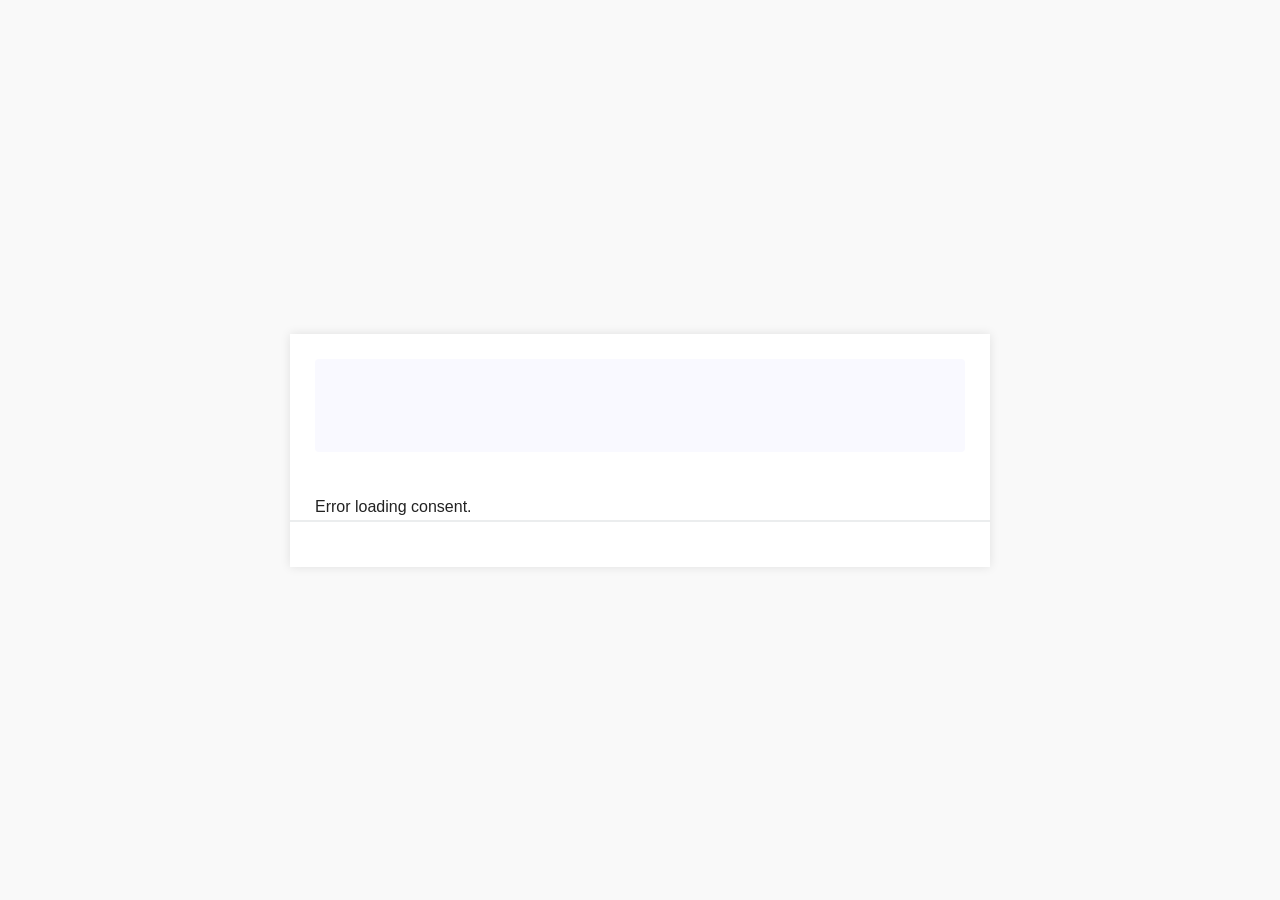
==== commit 7e76d0c9: "Add files via upload" ====
--- a/index.html
+++ b/index.html
@@ -1,133 +1,55 @@
 <!DOCTYPE html>
 <html lang="english">
 <head>
-  <meta charset="UTF-8">
-  <meta name="viewport" content="width=device-width, initial-scale=1.0">
-  <title>Quick Heal - Consent Form</title>
-  <link rel="stylesheet" href="styles.css">
-  <link href="https://fonts.googleapis.com/css2?family=Noto+Sans:wght@500&display=swap" rel="stylesheet">
-  <script async src="https://www.googletagmanager.com/gtag/js?id=G-0000000001"></script>
-<script>
-      window.dataLayer = window.dataLayer || [];
-      function gtag(){dataLayer.push(arguments);}
-      gtag('js', new Date());
-      gtag('config', 'G-0000000001');
-</script>
-  <link rel="stylesheet" href="seqrite-config.css"/>
-  <script data-config="seqriteConfig" type="application/javascript" src="seqrite.js"></script>
-  <script type="application/javascript" src="seqrite-config.js"></script>
+  <meta charset="UTF-8" />
+  <meta name="viewport" content="width=device-width, initial-scale=1.0" />
+  <title>Consent Widget</title>
+  <link rel="stylesheet" href="styles.css" />
 </head>
 <body>
-<div class="consent">
-  <div class="card">
-    <div class="logo-language-wrapper">
-      <div class="language-selector">
-        <select id="languageDropdown">
-          <option value="english">English</option><option value="marathi">Marathi</option><option value="hindi">Hindi</option>
-        </select>
+  <div class="widget-container">
+   	<div class="header-language-wrapper-container ">
+		<div id="language-wrapper" style="display: none;">
+		    <div class="dropdown">
+			<label for="langSelect">Language Preference <br></label>
+			<select id="langSelect"></select>
+			</div>
+		</div>  
+	</div>
+    <div class="header-container">
+      <div class="logo-area" id="logo-area"></div>
+    </div>
+    	<div class ="preview-statements">
+        <div id="consent-root">Loading consent form...</div>
+        <div id="error-message" class="error-message"></div>
+        <div id="toast"></div>
+      </div> 
+      <div class="full-width-footer-border"></div>
+      <div class="button-group" id="button-group">
+          <button class="cancel" id="cancelBtn" style="display: none;">Cancel</button>
+          <button class="submit" id="submitBtn" style="display: none;">Submit</button>
       </div>
-
-      <div class="logo-container center">
-        <img src="https://sdpqa-hs.qhtpl.com/cpm-api/upload/v1/fileDownloads?fileUrl=hdfs://sdp-hdfs-namenode.hdfs.svc.cluster.local:9820/jars/1753812728744_Logo.jpg" class="logo">
-        <span class="company-name" data-translate="companyName">Quick Heal</span>
-      </div>
-    </div>
-
-    <!-- Permissions -->
-    <div id="permissions">
-      
-          <div class="permission-block">
-            <p data-translate-text="68891013c1571b72b5ff00a1"><p>1) Gender:</p> <span class="mandatory">*</span></p>
-            
-            <label class="radio-label">
-              <input type="radio" name="68891013c1571b72b5ff00a1" value="Male" data-translate-option="68891013c1571b72b5ff00a1"> Male
-            </label>
-          
-            <label class="radio-label">
-              <input type="radio" name="68891013c1571b72b5ff00a1" value="Female" data-translate-option="68891013c1571b72b5ff00a1"> Female
-            </label>
-          
-            <label class="radio-label">
-              <input type="radio" name="68891013c1571b72b5ff00a1" value="Other" data-translate-option="68891013c1571b72b5ff00a1"> Other
-            </label>
-          
-          </div>
-        
-          <div class="permission-block">
-            <p data-translate-text="68891013c1571b72b5ff00a2"><p>2) Marital Status:</p></p>
-            
-            <label class="checkbox-label">
-              <input type="checkbox" name="68891013c1571b72b5ff00a2" value="Single" data-translate-option="68891013c1571b72b5ff00a2"> Single
-            </label>
-          
-            <label class="checkbox-label">
-              <input type="checkbox" name="68891013c1571b72b5ff00a2" value="Married" data-translate-option="68891013c1571b72b5ff00a2"> Married
-            </label>
-          
-            <label class="checkbox-label">
-              <input type="checkbox" name="68891013c1571b72b5ff00a2" value="Divorced" data-translate-option="68891013c1571b72b5ff00a2"> Divorced
-            </label>
-          
-            <label class="checkbox-label">
-              <input type="checkbox" name="68891013c1571b72b5ff00a2" value="Widowed" data-translate-option="68891013c1571b72b5ff00a2"> Widowed
-            </label>
-          
-            <label class="checkbox-label">
-              <input type="checkbox" name="68891013c1571b72b5ff00a2" value="Seperated" data-translate-option="68891013c1571b72b5ff00a2"> Seperated
-            </label>
-          
-            <label class="checkbox-label">
-              <input type="checkbox" name="68891013c1571b72b5ff00a2" value="Other" data-translate-option="68891013c1571b72b5ff00a2"> Other
-            </label>
-          
-          </div>
-        
-          <div class="permission-block">
-            <p data-translate-text="68891013c1571b72b5ff00a3"><p>3) Is the patient under 18 years old?</p></p>
-            
-            <select class="dropdown" name="68891013c1571b72b5ff00a3" data-translate-dropdown="68891013c1571b72b5ff00a3">
-              <option value="Yes">Yes</option><option value="No">No</option>
-            </select>
-          
-          </div>
-        
-    </div>
-
-    <div id="error-message" class="error-message"></div>
-
-     <div id="toast" style="
-      visibility: hidden;
-      min-width: 175px;
-      margin-left: -125px;
-      background-color: #333;
-      color: #fff;
-      text-align: center;
-      border-radius: 4px;
-      padding: 16px;
-      position: fixed;
-      z-index: 1000;
-      right:10px;
-      top:10px;
-      font-size: 12px;
-    "></div>
-
-
-    <!-- Buttons -->
-    <div class="button-group">
-<button type="button" class="cancel" data-translate="cancelBtn"
-  >
-  Cancel
-</button>
- 
-<button type="submit" class="submit" id="submitButton" data-translate="submitBtn"
-  >
-  Submit
-</button>
-</div>
-
+    
   </div>
-</div>
+  <script>
+    // Configuration options for the consent widget
+    window.consentWidgetConfig = {
+      consentFormId: "b680785d-b037-48f7-bfb8-bb4c70ef1bb3",
+      apiUrl: "https://perf.pre-dataprivacy.com/cpm-api/consent/v1/getConsentFormById",
+      submitApiUrl: "https://perf.pre-dataprivacy.com/cpm-api/consent/v1/createOrUpdateConsent",
+      dataPrincipalId: [
+        {
+          key: "email",
+          value: "email"
+        }
+      ],
+      showButtons: true,
+      showLanguageDropdown: true,
+      enableCheckboxes: true,
+      enableRadioButtons: true,
+      enableDropdowns: true
+    };
+  </script>
   <script src="script.js"></script>
-
 </body>
-</html>
+</html>
--- a/styles.css
+++ b/styles.css
@@ -1,4 +1,4 @@
-
+/* Base Styling */
 body {
   font-family: Arial, sans-serif;
   background: #f9f9f9;
@@ -15,12 +15,12 @@
   flex-direction: column;
   background: #fff;
   width: 90%;                  
-  max-width: 700px;             
-  max-height: 90vh;            
+  max-width: 700px;           
+  max-height: 90vh;           
   padding: 20px;
   border-radius: 0px;
-  box-shadow: 0 0 10px rgba(0, 0, 0, 0.1);
-  overflow: hidden;            
+  box-shadow: 0 0 10px rgba(0,0,0,0.1);
+  overflow: hidden;           
 }
 
 .header-container {
@@ -29,11 +29,11 @@
   align-items: center;
   margin-bottom: 15px;
   flex-shrink: 0;              
-}
+    }
+
 
 .widget-container {
-  font-family: -apple-system, BlinkMacSystemFont, "Segoe UI", Roboto,
-    "Helvetica Neue", Arial, sans-serif;
+  font-family: -apple-system, BlinkMacSystemFont, "Segoe UI", Roboto, "Helvetica Neue", Arial, sans-serif;
   color: #222;
   box-sizing: border-box;
   padding: 25px;
@@ -43,7 +43,9 @@
   display: flex;
   align-items: center;
   justify-content: flex-start;
-}
+  padding: 6px 0;
+}
+
 
 .logo-area {
   display: flex;
@@ -57,7 +59,7 @@
 
 .logo-area .branding-logo {
   display: block;
-  height: 36px;       
+  height: 36px;      
   width: auto;
   object-fit: contain;
 }
@@ -83,6 +85,7 @@
   white-space: nowrap;
 }
 
+
 .logo-area.left {
   flex-direction: row;
   justify-content: flex-start;
@@ -96,11 +99,9 @@
   align-items: center;
   text-align: center;
 }
-
 .logo-area.center .branding-logo {
   margin-bottom: 6px;
 }
-
 .logo-area.center .branding-text {
   align-items: center;
 }
@@ -112,9 +113,7 @@
   align-items: center;
 }
 
-.logo-area.right .branding-text {
-  text-align: right;
-}
+.logo-area.right .branding-text { text-align: right; }
 
 @media (max-width: 600px) {
   .header-container {
@@ -133,33 +132,27 @@
     height: 30px;
   }
 
-  .company-name {
-    font-size: 15px;
-    white-space: normal;
-  }
-
-  .company-subtitle {
-    font-size: 12px;
-  }
-}
-
-.branding-logo.hidden {
-  display: none;
-}
-
+  .company-name { font-size: 15px; white-space: normal; }
+  .company-subtitle { font-size: 12px; }
+}
+
+.branding-logo.hidden { display: none; }
 .header-language-wrapper-container {
+
   display: flex;
   justify-content: start;
   align-items: center;
   margin-bottom: 15px;
-  flex-shrink: 0;               
+  flex-shrink: 0;              
   height: 93px;
-  background-color: #f9f9ff;
+  background-color: #F9F9FF;
   border-radius: 4px;
-  font: normal normal bold 12px / 20px "Noto Sans", sans-serif;
+  font: normal normal bold 12px / 20px 'Noto Sans', sans-serif;
   letter-spacing: 0px;
   color: #606190;
   padding-left: 20px;
+
+
 }
 
 .dropdown {
@@ -174,15 +167,15 @@
 
 .dropdown select {
   width: 100%;
-  background: #fafbff;
-  border: 1px solid #e2e2fb;
+  background: #FAFBFF;
+  border: 1px solid #E2E2FB;
   border-radius: 2px;
   font-size: 12px;
-  font-family: "Noto Sans", sans-serif;
-  color: #5b5d98;
+  font-family: 'Noto Sans', sans-serif;
+  color: #5B5D98;
   padding: 8px 10px;
   cursor: pointer;
-  appearance: none; 
+  appearance: none;             
   background-image: url('data:image/svg+xml;utf8,<svg fill="%23606190" height="12" viewBox="0 0 24 24" width="12" xmlns="http://www.w3.org/2000/svg"><path d="M7 10l5 5 5-5z"/></svg>');
   background-repeat: no-repeat;
   background-position: right 12px center;
@@ -197,16 +190,16 @@
 
 .preview-statements {
   flex: 1;                     
+  overflow-y: auto;
   overflow-x: hidden;
-  padding-right: 5px;           
-}
-
+  padding-right: 5px;          
+}
 .permission-block {
   margin-bottom: 20px;
 }
 
 .permission-block p {
-  margin: 0 0 6px 0;             
+  margin: 0 0 6px 0;       
   font-size: 14px;
   color: #606190;
 }
@@ -214,10 +207,10 @@
 .permission-block label {
   display: flex;
   align-items: center;
-  gap: 6px;                   
+  gap: 6px;                
   margin: 6px 0;
   font-size: 12px;
-  color: #606190;
+  color: #43436C;
   line-height: 1.4;
 }
 
@@ -225,16 +218,16 @@
 .permission-block input[type="checkbox"] {
   vertical-align: middle;
   margin: 0;
-  transform: translateY(-1px);   
+  transform: translateY(-1px); 
 }
 
 .permission-block select {
   display: block;
   margin-top: 6px;
   font-size: 12px;
-  color: #606190;
-  padding: 4px 28px 4px 8px;    
-  border: 1px solid #e2e2fb;     
+  color: #43436C;
+  padding: 4px 28px 4px 8px;   
+  border: 1px solid #E2E2FB; 
   border-radius: 2px;
   background-color: #fff;
   width: auto;
@@ -250,9 +243,9 @@
 
 .permission-block select:hover,
 .permission-block select:focus {
-  border-color: #606190;         
+  border-color: #606190;      
   outline: none;
-  box-shadow: none;            
+  box-shadow: none;           
 }
 
 .permission-block select:disabled {
@@ -261,24 +254,25 @@
   cursor: not-allowed;
 }
 
-.button-group {
-  margin-top: 20px;
-  display: flex;
-  gap: 10px;
-  justify-content: flex-start;   
-}
-
-.button-group.left {
-  justify-content: flex-start;
-}
-
-.button-group.center {
-  justify-content: center;
-}
-
-.button-group.right {
-  justify-content: flex-end;
-}
+
+    .button-group {
+      margin-top: 20px;
+      display: flex;
+      gap: 10px;
+      justify-content: flex-start; 
+    }
+
+    .button-group.left {
+      justify-content: flex-start;
+    }
+
+    .button-group.center {
+      justify-content: center;
+    }
+
+    .button-group.right {
+      justify-content: flex-end;
+    }
 
 button {
   padding: 10px 20px;
@@ -288,14 +282,14 @@
 }
 
 .submit {
-  padding: 6px 24px;
+  padding: 6px 24px;    
   background-color: #007bff;
   color: #fff;
   border: 2px solid;
 }
 
 .cancel {
-  padding: 6px 24px;
+  padding: 6px 24px;    
   background-color: #6c757d;
   color: #fff;
   border: 2px solid;
@@ -317,15 +311,15 @@
 }
 
 .full-width-footer-border {
-  border-bottom: 2px solid #ebedee;
-  width: calc(100% + 3.33rem);
-  margin-left: -1.7rem;
-  margin-right: -1rem;
+    border-bottom: 2px solid #EBEDEE;
+    width: calc(100% + 3.33rem);
+    margin-left: -1.7rem;
+    margin-right: -1rem;
 }
 
 .permission-title {
   display: inline-flex;
-  align-items: baseline;       
+  align-items: baseline; 
   font-size: 14px;
   color: #606190;
   margin: 0 0 6px 0;
@@ -339,6 +333,8 @@
   line-height: inherit;
 }
 
+
+
 #toast {
   position: absolute;
   top: 50%;
@@ -366,99 +362,3 @@
   visibility: visible;
   opacity: 1;
 }
-
-.widget-container {
-  position: relative;
-}
-
-
-.pc-tabs {
-  display: flex;
-}
-.full-width-footer-border.hidden {
-  display: none !important;
-}
-.pc-tab {
-  font-size: 14px;
-  padding: 10px 16px;
-  cursor: pointer;
-  color: #606190;
-  box-shadow: 0px 0px 8px #E1E4F1A6;
-}
-
-.pc-tab.active {
-  color: #606190;
-  border-bottom: 2px solid #4f46e5;
-  font-weight: bold;
-}
-
-.hidden {
-  display: none;
-}
-
-.history-scroll {
-  max-height: 100%;
-}
-
-.history-scroll {
-  padding-right: 4px;
-}
-#historyTab {
-  height: 100%;
-  overflow-y: auto;   
-}
-
-
-.history-record {
-  background: #FFFFFF 0% 0% no-repeat padding-box;
-  border: 1px solid #eef0f6;
-  border-radius: 4px;
-  padding: 0;
-  margin-bottom: 18px;
- box-shadow: 0px 0px 4px #EDEEF0A7;
-
-
-}
-
-.history-date {
-  font-size: 14px;
-  display: flex;
-  align-items: center;
-  gap: 8px;
-  padding: 10px 10px;
-  font-weight: 590;
-  color: #606190;
-  border-bottom: 1px solid #f0f1f5;
-}
-
-.history-row {
-  font-size: 14px;
-  padding: 4px 12px;
-  line-height: 1.6;
-  color: #606190;
-  
-}
-.history-row *{
-  display: inline;
-}
-.history-row .value{
-  color:rgb(177, 61, 160) ;
-  font-weight: bold;
-}
-.history-statement {
-  color: #606190;
-  font-weight: 400;
-}
-
-.history-opted {
-  color: #8b5cf6; 
-  font-weight: 500;
-}
-.big-icon {
-  font-size: 1.2rem;
-}
-button.loading {
-  cursor: not-allowed;
-  opacity: 0.6;
-  pointer-events: none;
-}
